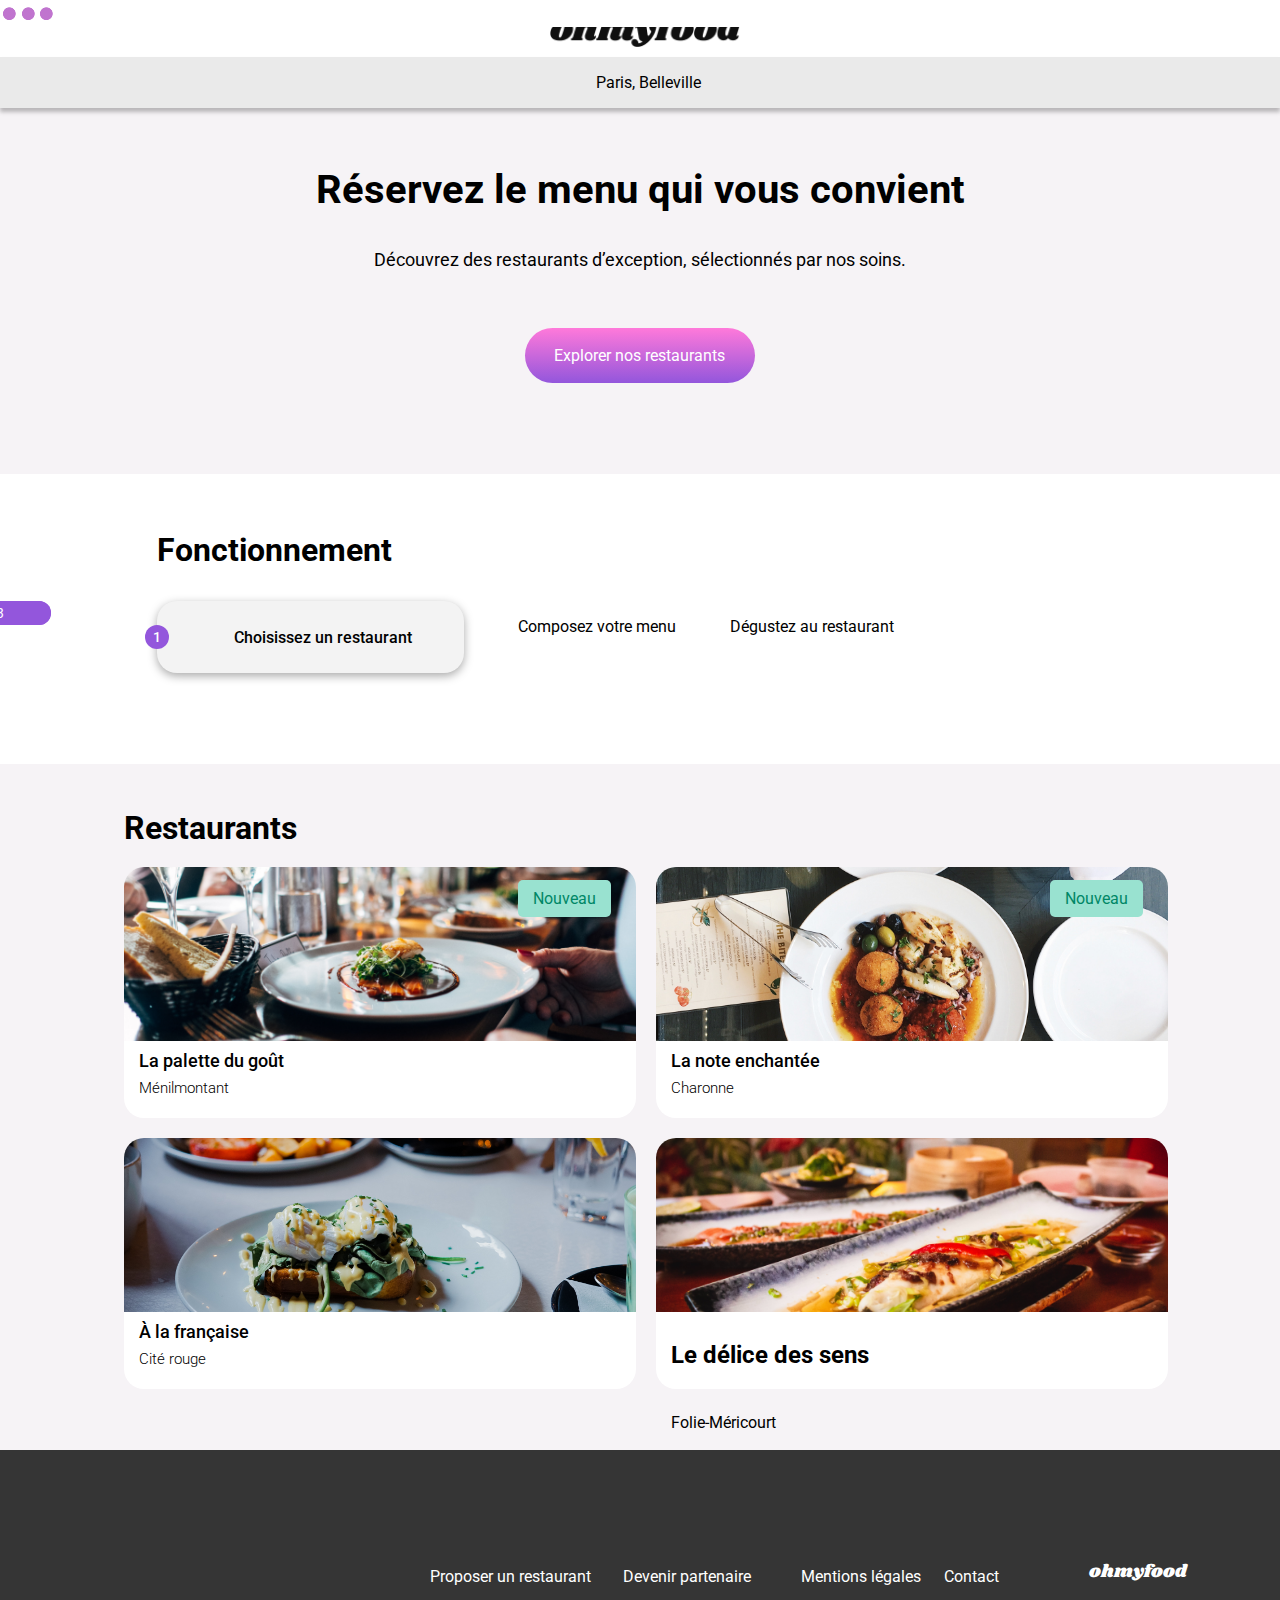
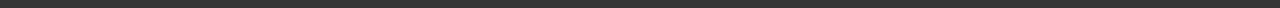
==== index.html @ 40acf25b "mise en place du style pour le desk et début d'animation" ====
<!DOCTYPE html>
<html lang="fr">
<head>
    <meta charset="utf-8">
    <meta name="viewport" content="width=device-width, initial-scale=1.0">
    <title>Ohmyfood</title>
    <link rel="stylesheet" href="css/mobile.css">
    <link rel="stylesheet" href="css/desktop.css">
    <link rel="preconnect" href="https://fonts.googleapis.com">
    <link rel="preconnect" href="https://fonts.gstatic.com" crossorigin>
    <link
        href="https://fonts.googleapis.com/css2?family=Roboto:ital,wght@0,100;0,300;0,400;0,500;0,700;0,900;1,100;1,300;1,400;1,500;1,700;1,900&display=swap"
        rel="stylesheet">
    <link rel="stylesheet" href="https://cdnjs.cloudflare.com/ajax/libs/font-awesome/6.2.1/css/all.min.css"
        integrity="sha512-MV7K8+y+gLIBoVD59lQIYicR65iaqukzvf/nwasF0nqhPay5w/9lJmVM2hMDcnK1OnMGCdVK+iQrJ7lzPJQd1w=="
        crossorigin="anonymous" referrerpolicy="no-referrer" />
        <link rel="preconnect" href="https://fonts.googleapis.com">
        <link rel="preconnect" href="https://fonts.gstatic.com" crossorigin>
        <link href="https://fonts.googleapis.com/css2?family=Shrikhand&display=swap" rel="stylesheet">
</head>
<body> 
    <div class="loader">
        <div class="dots"></div>
    </div>
    <div class="main-container">
        <header class="header__homepage">
            <img class="header__logo" src="ImagesettextesOhmyfood /images/logo/ohmyfood.png" alt="logo de oh my food">
            <div class="header__icon">
                <i class="fa-solid fa-location-dot iconlieu"></i>
                <p>Paris, Belleville</p>
            </div>
        </header>
        <main class="main">
            <section class="section--réservation">
                <h1 class="réservation__title"> Réservez le menu qui vous convient</h1>
                <p class="réservation__text">Découvrez des restaurants d’exception, sélectionnés par nos soins.</p>
                <button class="btn--purple"> Explorer nos restaurants</button>
            </section>
            <section class="section--fonctionnement">
                <h1 class="fonctionnement__title">Fonctionnement</h1>
                <div class="fonctionnement__btn">
                    <article class="btn--grey">
                        <span class="badge-number">1</span>
                        <div class="btn__content">
                            <i class="fa-solid fa-mobile-screen-button"></i>
                            <p>Choisissez un restaurant</p>
                        </div>
                    
                    </article>
                    <article class="btn-grey">
                        <span class="badge-number">2</span>
                        <div class="btn__content">
                            <i class="fa-solid fa-list-ul"></i>
                            <p>Composez votre menu</p>
                        </div>
                    </article>
                    <article class="btn-grey">
                        <span class="badge-number">3</span>
                         <div class="btn__content">
                             <i class="fa-solid fa-store"></i>
                             <p>Dégustez au restaurant</p>
                         </div>
                    </article>
                </div>
            </section>
            <section class="section--restaurants">
                <h1 class="restaurants__title">Restaurants</h1>
                <div class="allcards">
                    <div class="card">
                       <a href="lapalettedugout.html"><img src="ImagesettextesOhmyfood /images/restaurants/lapalettedugout.jpg"
                            alt="image du restaurant"></a> 
                        <span class="badge-vert">Nouveau</span>
                        <div class="card__content">
                            <div class="description">
                                <h2 class="card__title">La palette du goût</h2>
                                <p class="card__subtitle">Ménilmontant</p>
                            </div>
                            <button class="heart"><i class="fa-regular fa-heart"></i></button>
                        </div>
                    </div>
                    <div class="card">
                        <a href="lanoteenchantee.html">
                            <img src="ImagesettextesOhmyfood /images/restaurants/lanoteenchantee.jpg"
                                alt="image du restaurant">
                        </a>
                        <span class="badge-vert">Nouveau</span>
                        <div class="card__content">
                            <div class="description">
                                <h2 class="card__title">La note enchantée</h2>
                                <p class="card__subtitle">Charonne</p>
                            </div>
                            <button class="heart"><i class="fa-regular fa-heart"></i></button>
                        </div>
                    </div>
                    <div class="card">
                        <a href="alafrancaise.html">
                            <img src="ImagesettextesOhmyfood /images/restaurants/alafrancaise.jpg"
                                alt="image du restaurant">
                        </a>
                        <div class="card__content">
                            <div class="description">
                                <h2 class="card__title">À la française</h2>
                                <p class="card__subtitle">Cité rouge</p>
                            </div>
                            <button class="heart"><i class="fa-regular fa-heart"></i></button>
                        </div>
                    </div>
                    <div class="card">
                        <a href="ledelicedessens.html">
                            <img src="ImagesettextesOhmyfood /images/restaurants/ledelicedessens.jpg"
                                alt="image du restaurant">
                        </a>
                        <div class="card-content">
                            <div class="description">
                                <h2 class="card-title">Le délice des sens</h2>
                                <p class="card-subtitle">Folie-Méricourt</p>
                            </div>
                            <button class="heart"><i class="fa-regular fa-heart"></i></button>
                        </div>
                    </div>
                </div>
            </section>
        </main>
        <footer class="footer">
        <div class="footer__content">
            <div class="footer__logo">ohmyfood</div>
            <div class="footer__link">
                <div class="footer__link-icon">
                    <i class="fa-solid fa-utensils"></i>
                    <a class="footer__link-color" href="#">Proposer un restaurant</a>
                    <i class="fa-solid fa-handshake-angle"></i>
                    <a class="footer__link-color" href="#">Devenir partenaire</a>
                </div>               
                <div class="footer__link-text">
                    <a class="footer__link-color" href="#">Mentions légales</a>
                    <a class="footer__link-color" href="#">Contact</a>
                </div>
            </div>
        </div>
        </footer>
    </div>
</body>
</html>
---- css/mobile.css ----
/*General*/
* {
    font-family: 'roboto', sans-serif;
}

.main-container {
    width: 100%;
    max-width: 1440px;
    min-width: 375px;
    height: 1200px;
  
}

:root {
    --main-color: #9356DC;
    --main-bg-color: #f6f3f6;
}
.loader{
    position: fixed;
    background-color: white;
    width: 100%;
    animation: loader 1s;
    z-index: 1000;
}
.dots {
    width: 56px;
    height: 26.9px;
    background: radial-gradient(circle closest-side,rgba(152, 28, 176, 0.61) 90%,#0000) 0%   50%,
           radial-gradient(circle closest-side,rgba(152, 28, 176, 0.61) 90%,#0000) 50%  50%,
           radial-gradient(circle closest-side,rgba(152, 28, 176, 0.61) 90%,#0000) 100% 50%;
    background-size: calc(100%/3) 13.4px;
    background-repeat: no-repeat;
    animation: dots-7ar3yq 1s infinite linear;
 }
 @keyframes dots-7ar3yq {
    20% {
       background-position: 0%   0%, 50%  50%,100%  50%;
    }
 
    40% {
       background-position: 0% 100%, 50%   0%,100%  50%;
    }
 
    60% {
       background-position: 0%  50%, 50% 100%,100%   0%;
    }
 
    80% {
       background-position: 0%  50%, 50%  50%,100% 100%;
    }
 }
 
 
.header__homepage {
    width: 100%;
    height: 63px;
    display: flex;
    flex-direction: column;
    align-items: center;
    background-color: white;
    gap: 10px;
}

.header__logo {
    width: 50%;
    height: 36px;
    padding-top: 14px;
    padding-left: 12px;
    
}

.header__icon {
    display: flex;
    flex-direction: row;
    justify-content: center;
    align-items: center;
    gap: 17px;
    background-color: #EAEAEA;
    width: 100%;
    box-shadow: 0px 4px 4px 0px #00000040;

}

.section--réservation {
    display: flex;
    flex-direction: column;
    width: 100%;
    height: 400px;
    padding-top: 11px;
    justify-content: center;
    align-items: center;
    gap: 15px;
    background-color: #f6f3f6;
}

.réservation__title {
    height: 68px;
    width: 100%;
    text-align: center;
    font-size: 24px;
    margin: 0;
}

.réservation__text {
    width: 100%;
    height: 46px;
    font-size: 18px;
    text-align: center;
    margin-top: 0;
}

.btn--purple {
    width: 55%;
    height: 50px;
    border-radius: 50px;
    background: linear-gradient(#ff79da, #9356DC);
    color: white;
    font-size: 16px;
    border: #9356DC;
}

.section--fonctionnement {
    margin-top: 80px;
    display: flex;
    flex-direction: column;
    width: 100%;
    height: 440px;
    gap: 32px;
    background-color: white;
    border: #9356DC;
    padding-left: 25px;
}

.fonctionnement__title {
    margin: 0;
    padding-top: 35px;
}

.fonctionnement__btn{
    width: 100%;
    display: flex;
    flex-direction: column;
    gap: 22px;
}

.btn--grey {
    width: 87%;
    height: 72.38px;
    border-radius: 20px;
    display: flex;
    justify-content: center;
    align-items: center;
    gap: 20px;
    background-color: #F3F3F3;
    border: #F3F3F3;
    box-shadow: 0 3px 10px darkgray;
    font-size: 16px;
    font-weight: 500;
    position: relative;

}
.badge-number{
    position: absolute;
    background-color: #9356DC;
    color: white;
    width: 8%;
    height: 24px;
    display: flex;
    justify-content: center;
    align-items: center;
    right: 96%;
    border-radius: 50px;
    font-size: 14.18px;
}
.fonctionnement__btn i {
    color: #7E7E7E;
    font-size: 20px;
}

.btn__content{
    display: flex;
    flex-direction: row;
    align-items: center;
    gap: 25px;
}
.section--restaurants {
    display: flex;
    flex-direction: column;
    width: 100%;
    gap: 20px;
    margin-top: 30px;
    background-color: #f6f3f6;
    height: 1351px;
}

.restaurants__title {
    margin: 0;
    padding-top: 46px;
    padding-left: 20px;
}

.allcards {
    display: flex;
    flex-direction: column;
    align-items: center;
    gap: 20px;
}

.card {
    width: 93%;
    height: 251px;
    border-radius: 20px;
    background-color: white;
    position: relative;
}

.card img {
    width: 100%;
    height: 174px;
    object-fit: cover;
    border-top-left-radius: 20px;
    border-top-right-radius: 20px;
}

.card__content {
    display: flex;
    flex-direction: row;
    gap: 10px;
}

.description {
    display: flex;
    flex-direction: column;
    gap: 8px;
    padding-left: 15px;
    padding-top: 5px;
    width: 79%;
}

.card__title {
    margin: 0;
    font-weight: 500;
    font-size: 18px;
}

.card__subtitle {
    margin: 0;
    font-weight: 300;
    font-size: 15.04px;
}

.heart {
    background: none;
    border: none;
    font-size: 22px;
}

.badge-vert {
    background-color: #99E2D0;
    padding: 4px 8px;
    text-align: center;
    border-radius: 5px;
    color: #008766;
    width: 26%;
    height: 29px;
    position: absolute;
    left: 67%;
    top: 5%;
    display: flex;
    justify-content: center;
    align-items: center;
}

.footer {
    background-color: #353535;
    width: 100%;
    height: 186px;
    color: white;
    padding: 22px 25px 22px 25px;
    margin-top: -41px;


}

.footer__logo {
    width: 100%;
    height: 27px;
    font-family: 'Shrikhand';
    font-size: 18px;
}

.footer__link {
    display: flex;
    flex-direction: column;
    gap: 15px;
    height: 99px;
    padding-top: 20px;
}


.footer__link-icon {
    display: flex;
    flex-direction: row;
    align-items: center;
    height: 19px;
    gap: 16px;
}


.footer__link-color {
    color: inherit;
    text-decoration: none;
}



/*restaurants*/
.header__menu{
    width: 100%;
    height: 63px;
    display: flex;
    align-items: center;
    gap: 74px; /*pour mettre le logo au milieu*/
    background-color: white;
    
}
.header__menu-icon{
    font-size: 17.02px;
    margin-left: 15px;
}
.header__logo-menu{
    width: 50%;
    height: 36px;
}

.banniere{
    width: 100%;
    height: 299px;
    object-fit: cover;
}
.menu{
    display: flex;
    flex-direction: column;
    margin-bottom: 40px;
    width: 100%;
    background-color: #f6f3f6 ;
    height: 1307px;
    position: relative;
    border-top-left-radius: 30px;
    border-top-right-radius: 30px;
    margin-top: -21px;
    padding-top: 20px;
}
.menu__title{
    width: 100%;
    height: 29px;
    font-family: 'Shrikhand', sans-serif;
    font-weight: 400;
    font-size: 28px;
    padding-bottom: 20px;
    padding-left: 17px;
}
.menu--heart{
    font-size: 25px;
    position: relative;
    left: 322px;
    bottom: 64px;
}
.section__menu{
    width: 100%;
    height: 270px;
    display: flex;
    flex-direction: column;
    gap: 12px;
    margin-bottom: 40px; /*gap du main*/
    margin-left: 15px;
}
.section__title{
    width: 12%;
    height: 27px;
    font-weight: 300;
    font-size: 16px;
    border-bottom: 3px solid #99E2D0;
    margin: 0;
}
.section__card{
    background-color: white;
    border-radius: 15.04px;
    display: flex;
    align-items: center;
    gap: 11px;
    height: 69px;
    box-shadow: 0px 4.01px 15.04px 0px #0000001A;
    width: 92%;

}
.section__content{
    width: 81%;
    display: flex;
    flex-direction: column;
    gap: 5px;
    padding-left: 10px;
}
.section__btn{
    display: flex;
    justify-content: center;
    width: 100%;
}
.card__price{
    padding-top: 20px;
}
---- css/desktop.css ----
@media (min-width: 768px) {
    .main-container{
        height: 1395px;
    }
    body{
        margin: 0;
    }
    
    .header__homepage {
        width: 100%;


    }
    .header__logo {
        width: 15%;
        height: 36px;
        padding-top: 14px;
        padding-left: 12px;
        
    }
   
    .réservation__title{
        font-size: 40px;
    }
   .btn--purple{
        width: 18%;
        height: 55px;
   }
   .section--fonctionnement{
        padding-left: 157px;
        padding-top: 22px;
        height: 268px;
        margin: 0;
   }
   .fonctionnement__btn{
        flex-direction: row;
        gap: 29px;
   }
   .btn--grey{
        width: 24%;
   }
   .section--restaurants{
        margin-top: 0;
        padding-left: 124px;
        height: 729px;
        
   }
   .restaurants__title{
        padding-top: 45px;
        padding-left: 0;
   }
   .allcards{
    flex-direction: row;
    flex-wrap: wrap;
   }
   .card{
        width: 40%;
   }
   .badge-vert{
        width: 15%;
        left: 77%;
   }
   .description{
        width: 87%;
   }
   .footer{
        height: 114px;
        display: flex;
        flex-direction: row-reverse;
        width: 97%;
        margin-top: -43px;
   }
   .footer__content{
        display: flex;
        width: 20%;
        flex-direction: row-reverse;
        align-items: flex-end;
        gap: 90px;
        padding-right: 80px;
   }
   
   .footer__link{
        flex-direction: row;
        align-items: end;
        gap: 50px;
   }
   .footer__link a{
        white-space: nowrap;
        text-decoration: none;
        color: inherit;
   }
   .footer__link-text{
        display: flex;
        gap: 23px;
}

/*restaurants*/
.header__menu{
    gap: 572px;
}
.header__logo-menu{
    width: 14%;
}
.banniere{
    width: 100%;
    object-fit: cover;
}
.menu{
    align-items: center;
    width: 65%;
    top: -5px;
    left: 241px;
    border-top-left-radius: 48px;
    border-top-right-radius: 48px;
    height: 1176px;
}
.menu__title{
    width: 36%;
}
.menu--heart{
    left: 144px;
}
.section__menu{
    width: 69%;
    margin-left: 60px;
}

}
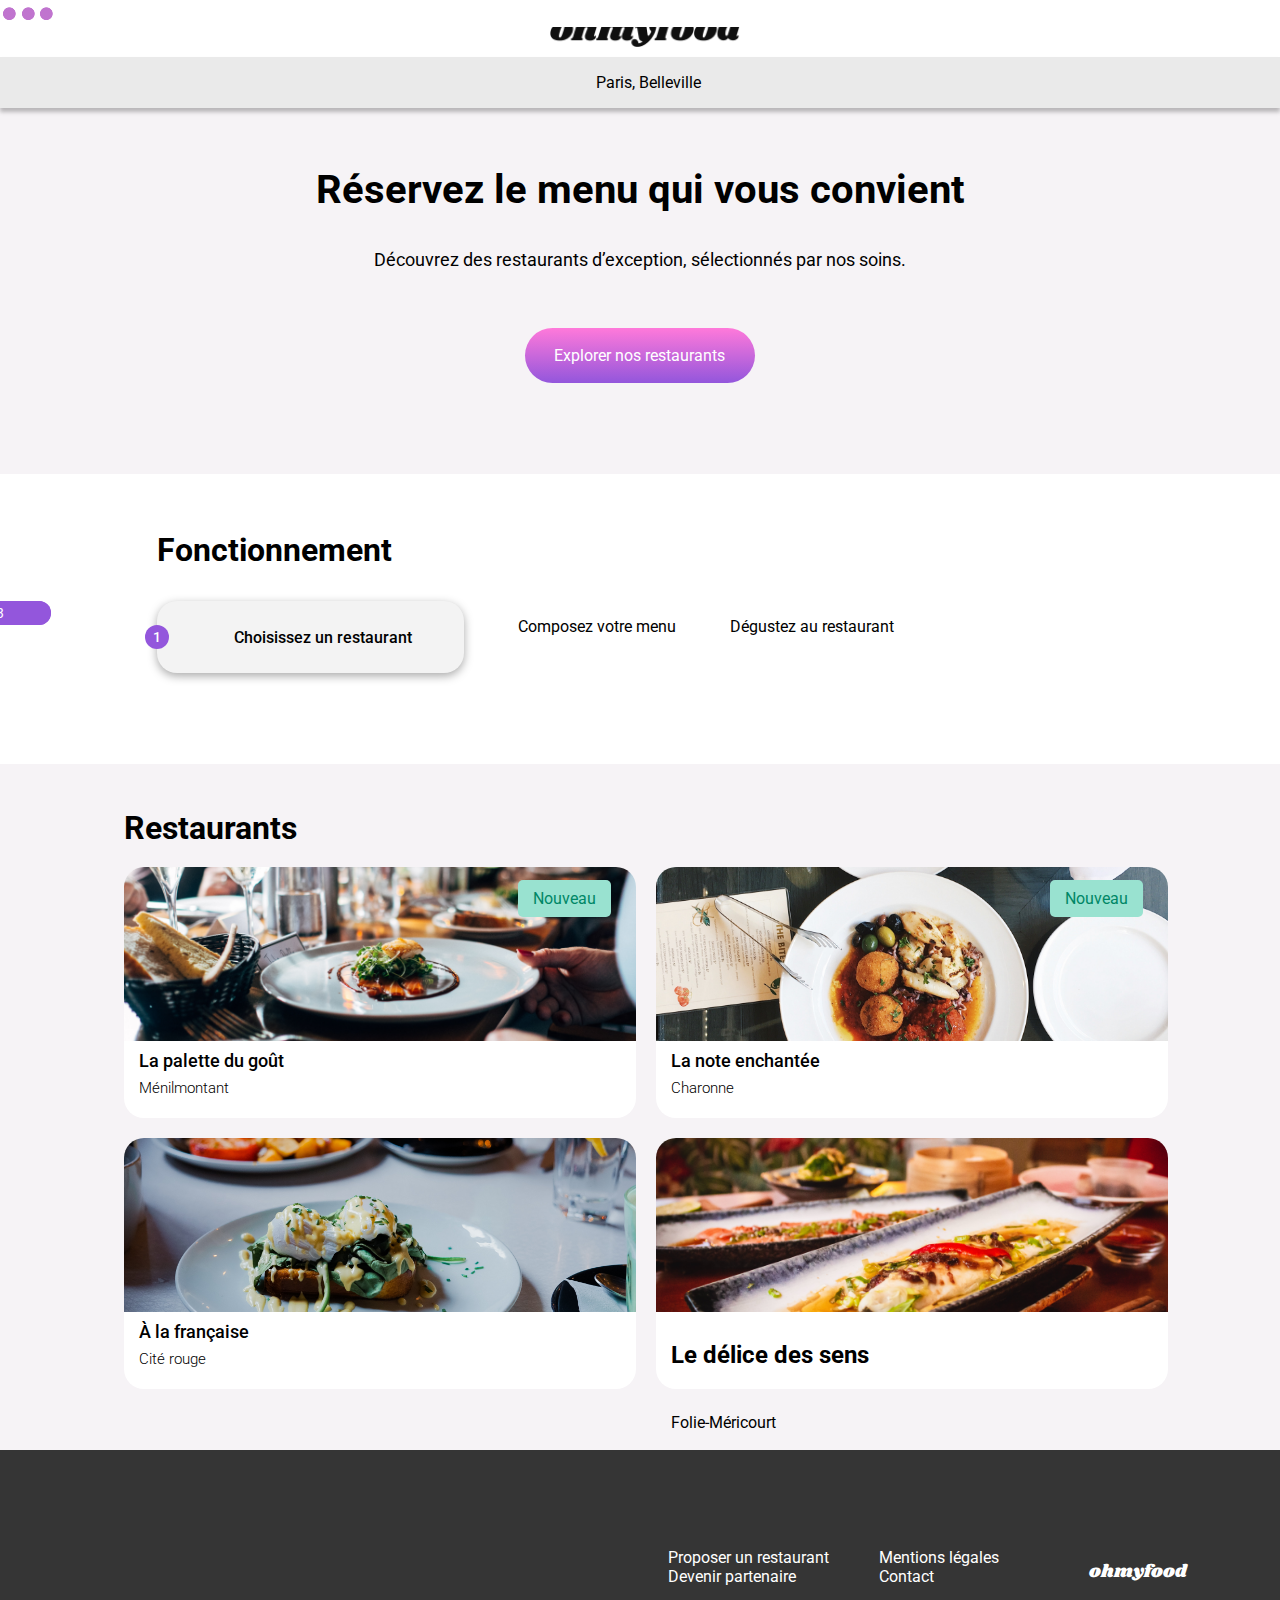
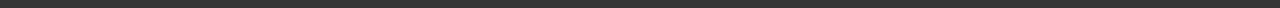
==== commit ee6f04f5: "debut ecriture sass et rennomage des fichiers css en scss" ====
--- a/index.html
+++ b/index.html
@@ -125,15 +125,15 @@
         <div class="footer__content">
             <div class="footer__logo">ohmyfood</div>
             <div class="footer__link">
-                <div class="footer__link-icon">
+                <div class="footer__link--icon">
                     <i class="fa-solid fa-utensils"></i>
-                    <a class="footer__link-color" href="#">Proposer un restaurant</a>
+                    <a class="footer__link--color" href="#">Proposer un restaurant</a>
                     <i class="fa-solid fa-handshake-angle"></i>
-                    <a class="footer__link-color" href="#">Devenir partenaire</a>
+                    <a class="footer__link--color" href="#">Devenir partenaire</a>
                 </div>               
-                <div class="footer__link-text">
-                    <a class="footer__link-color" href="#">Mentions légales</a>
-                    <a class="footer__link-color" href="#">Contact</a>
+                <div class="footer__link--text">
+                    <a class="footer__link--color" href="#">Mentions légales</a>
+                    <a class="footer__link--color" href="#">Contact</a>
                 </div>
             </div>
         </div>
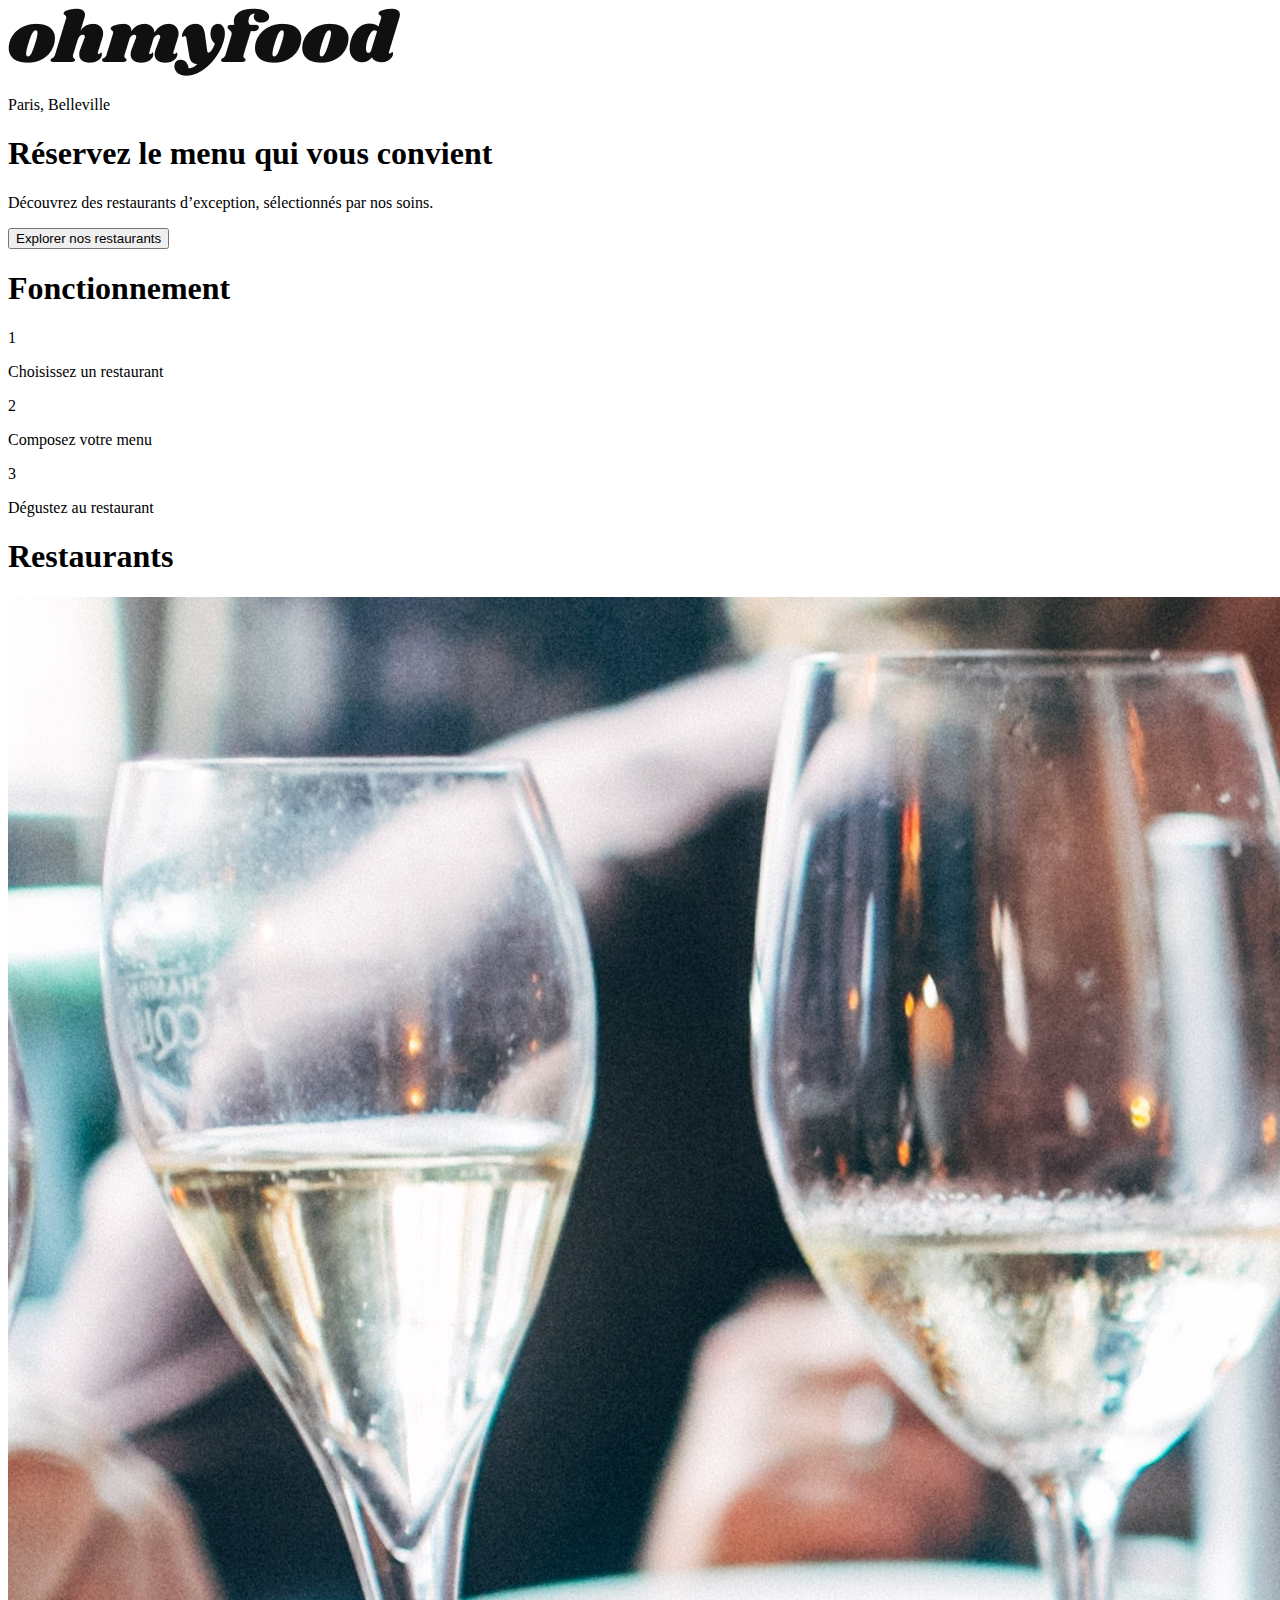
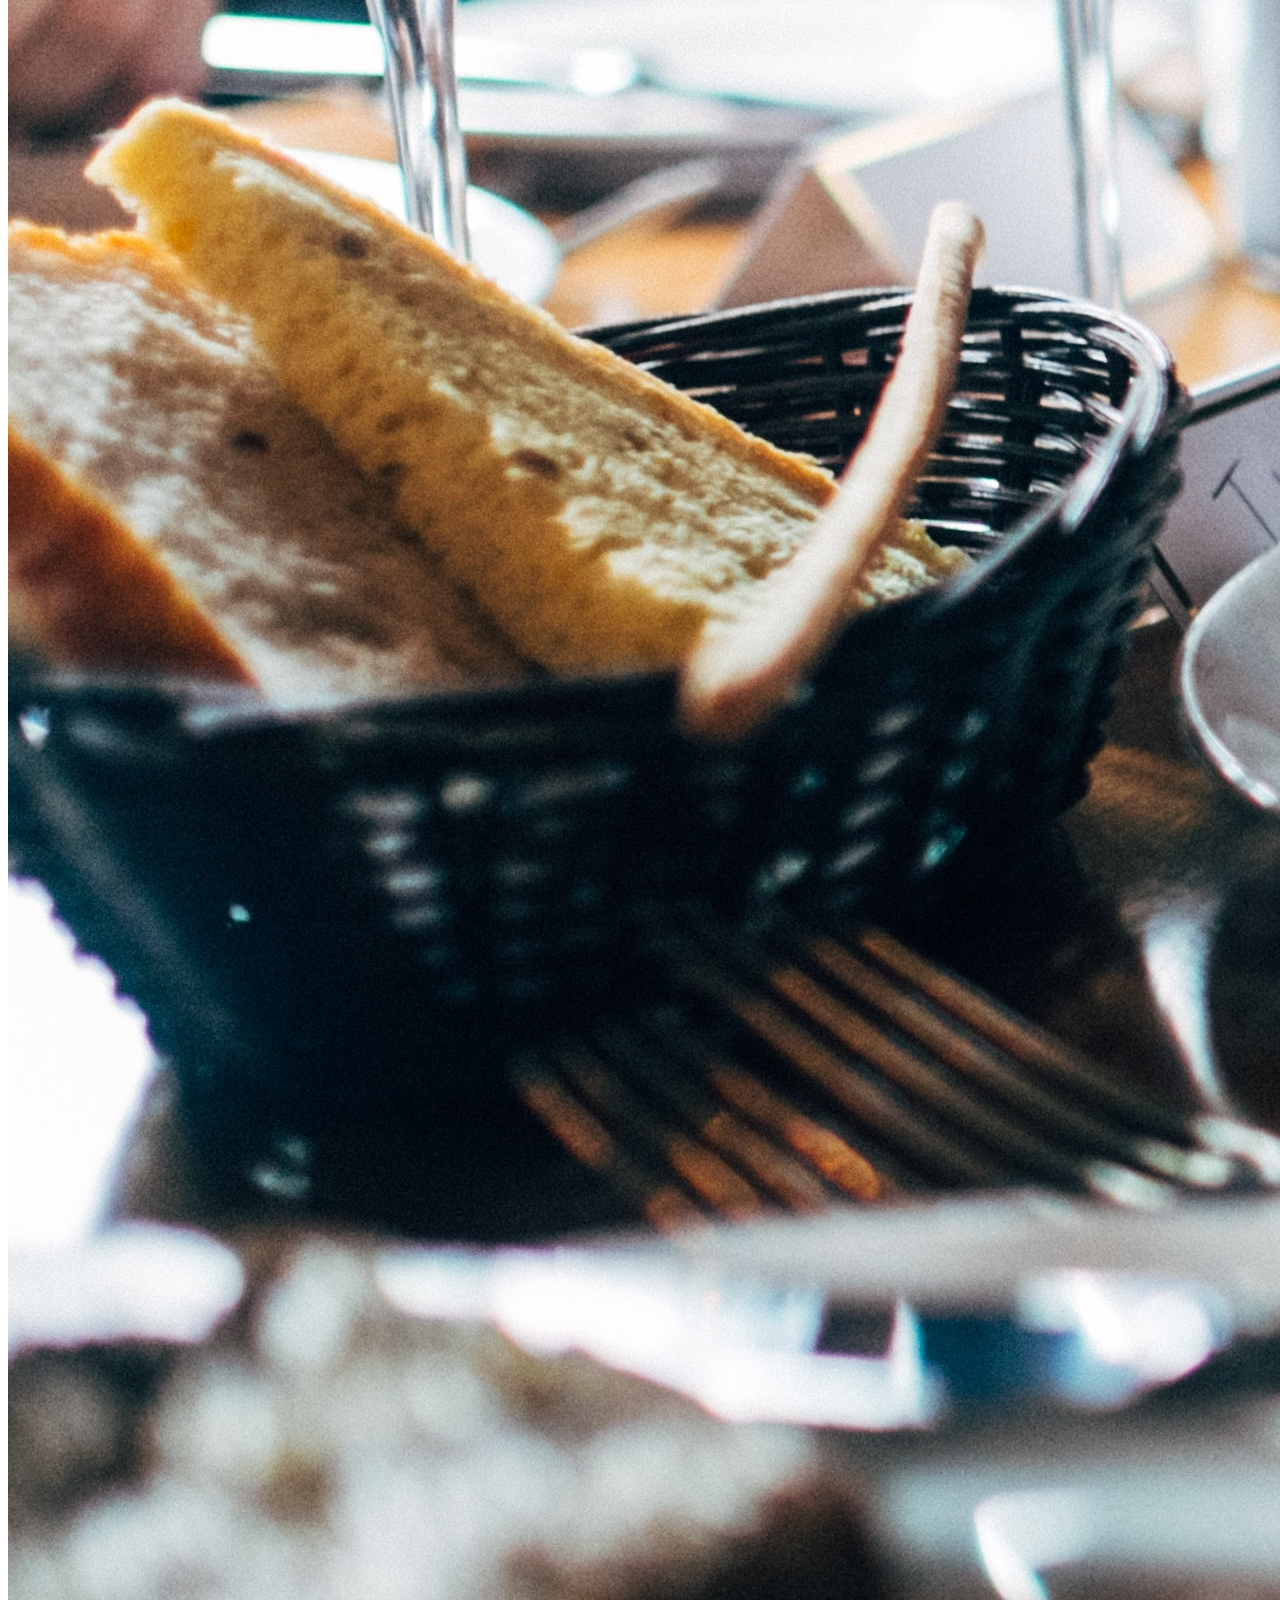
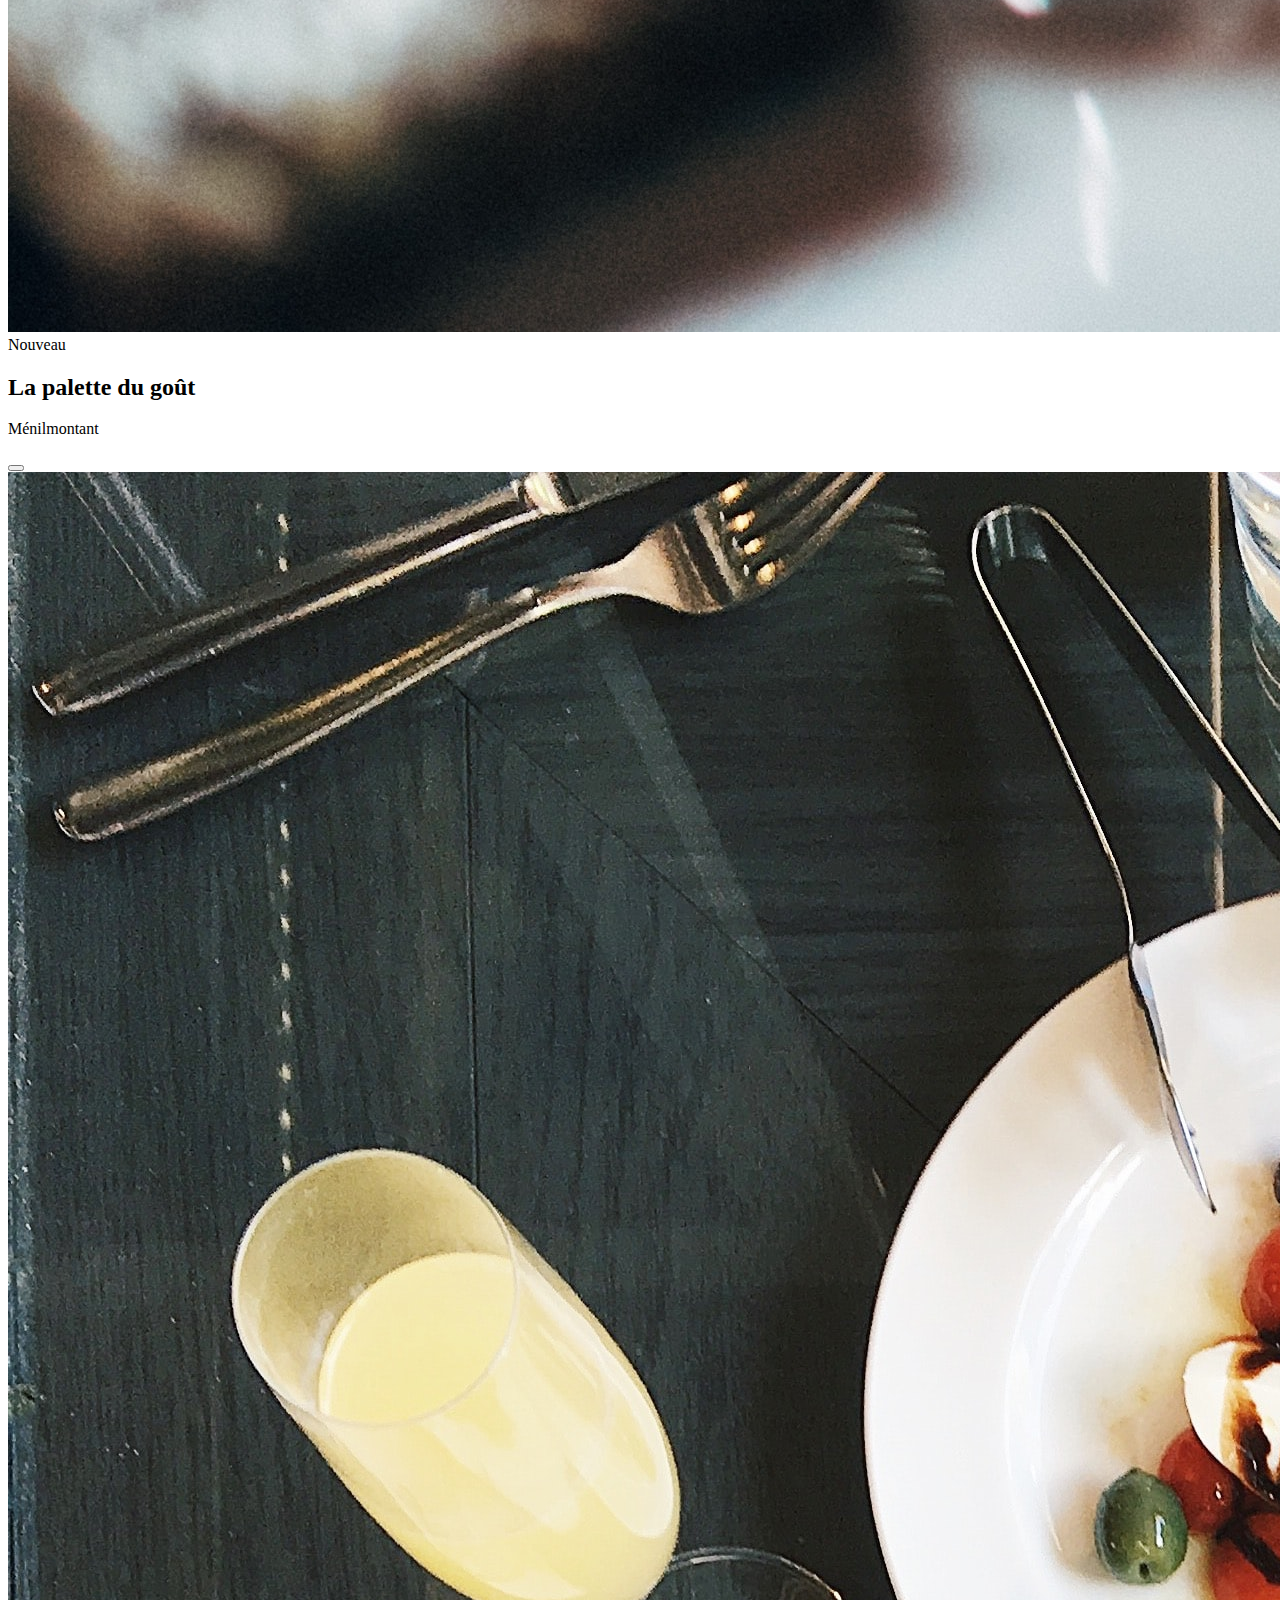
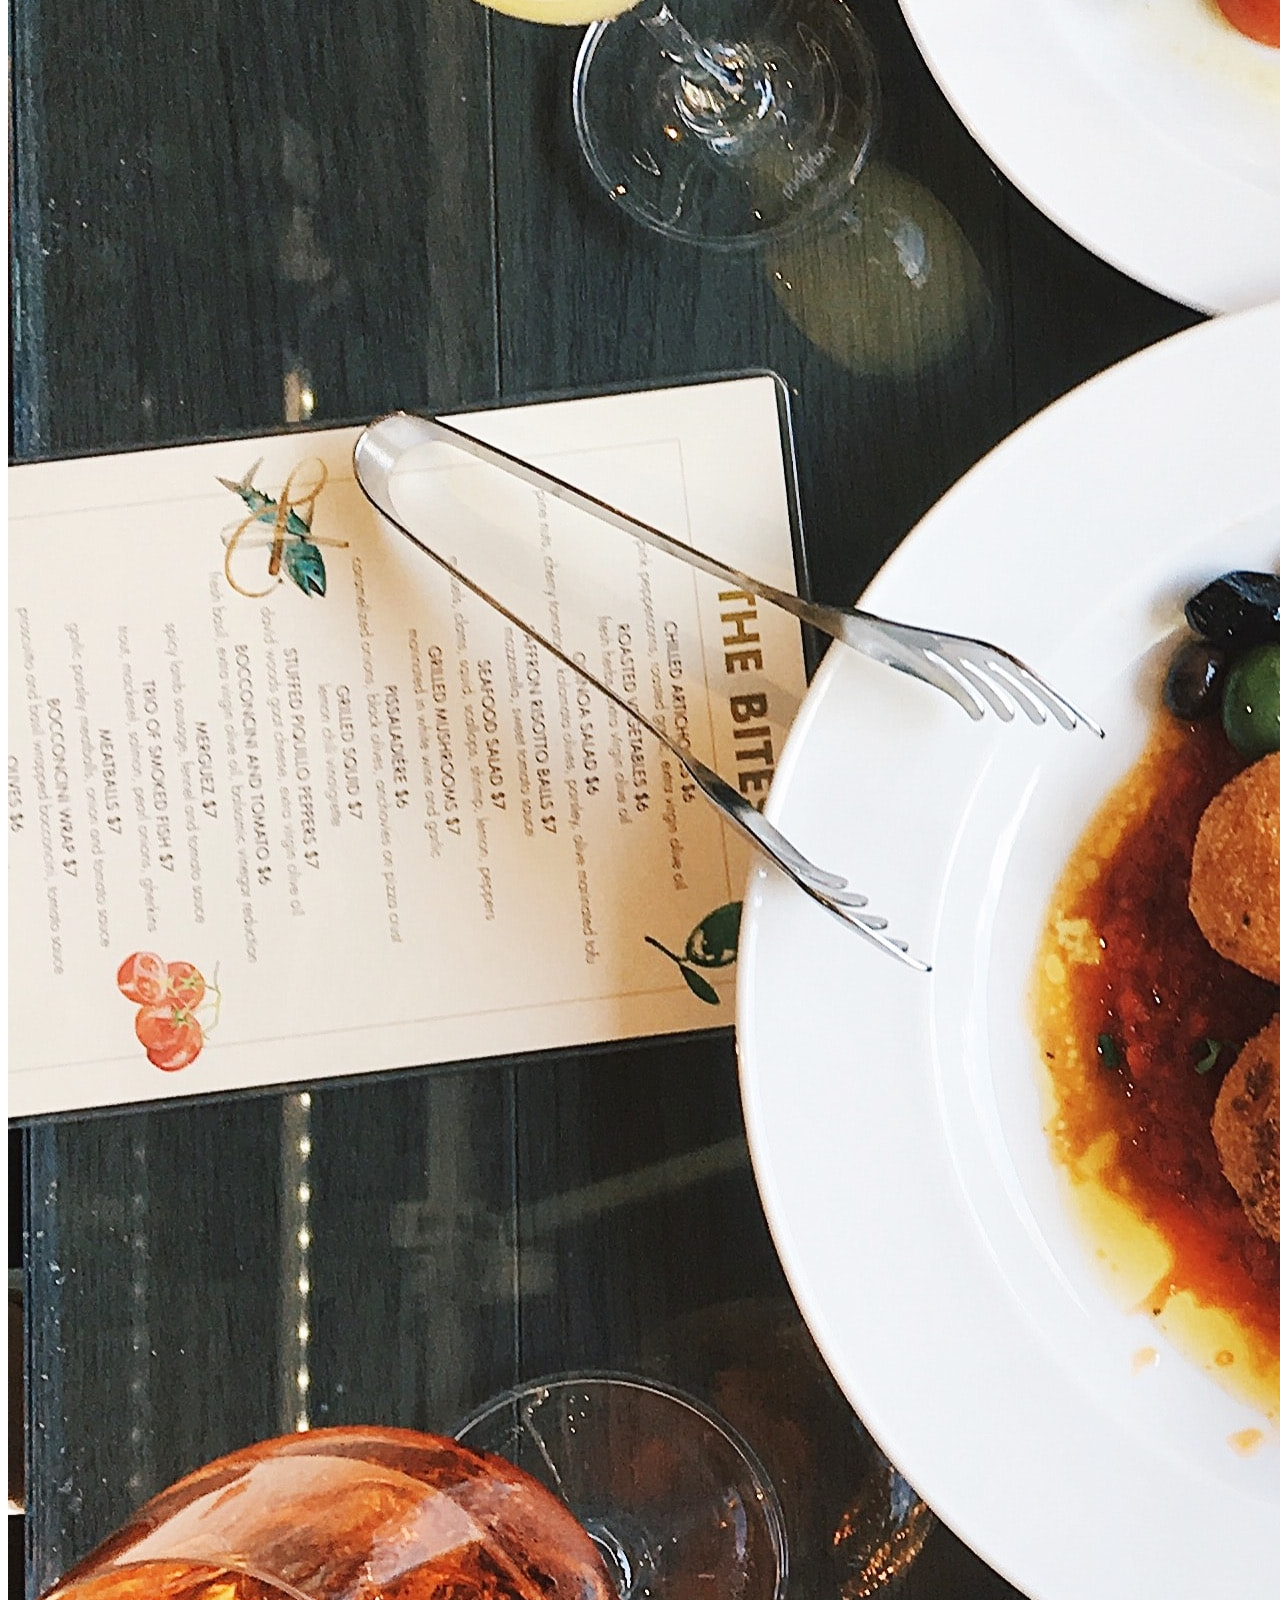
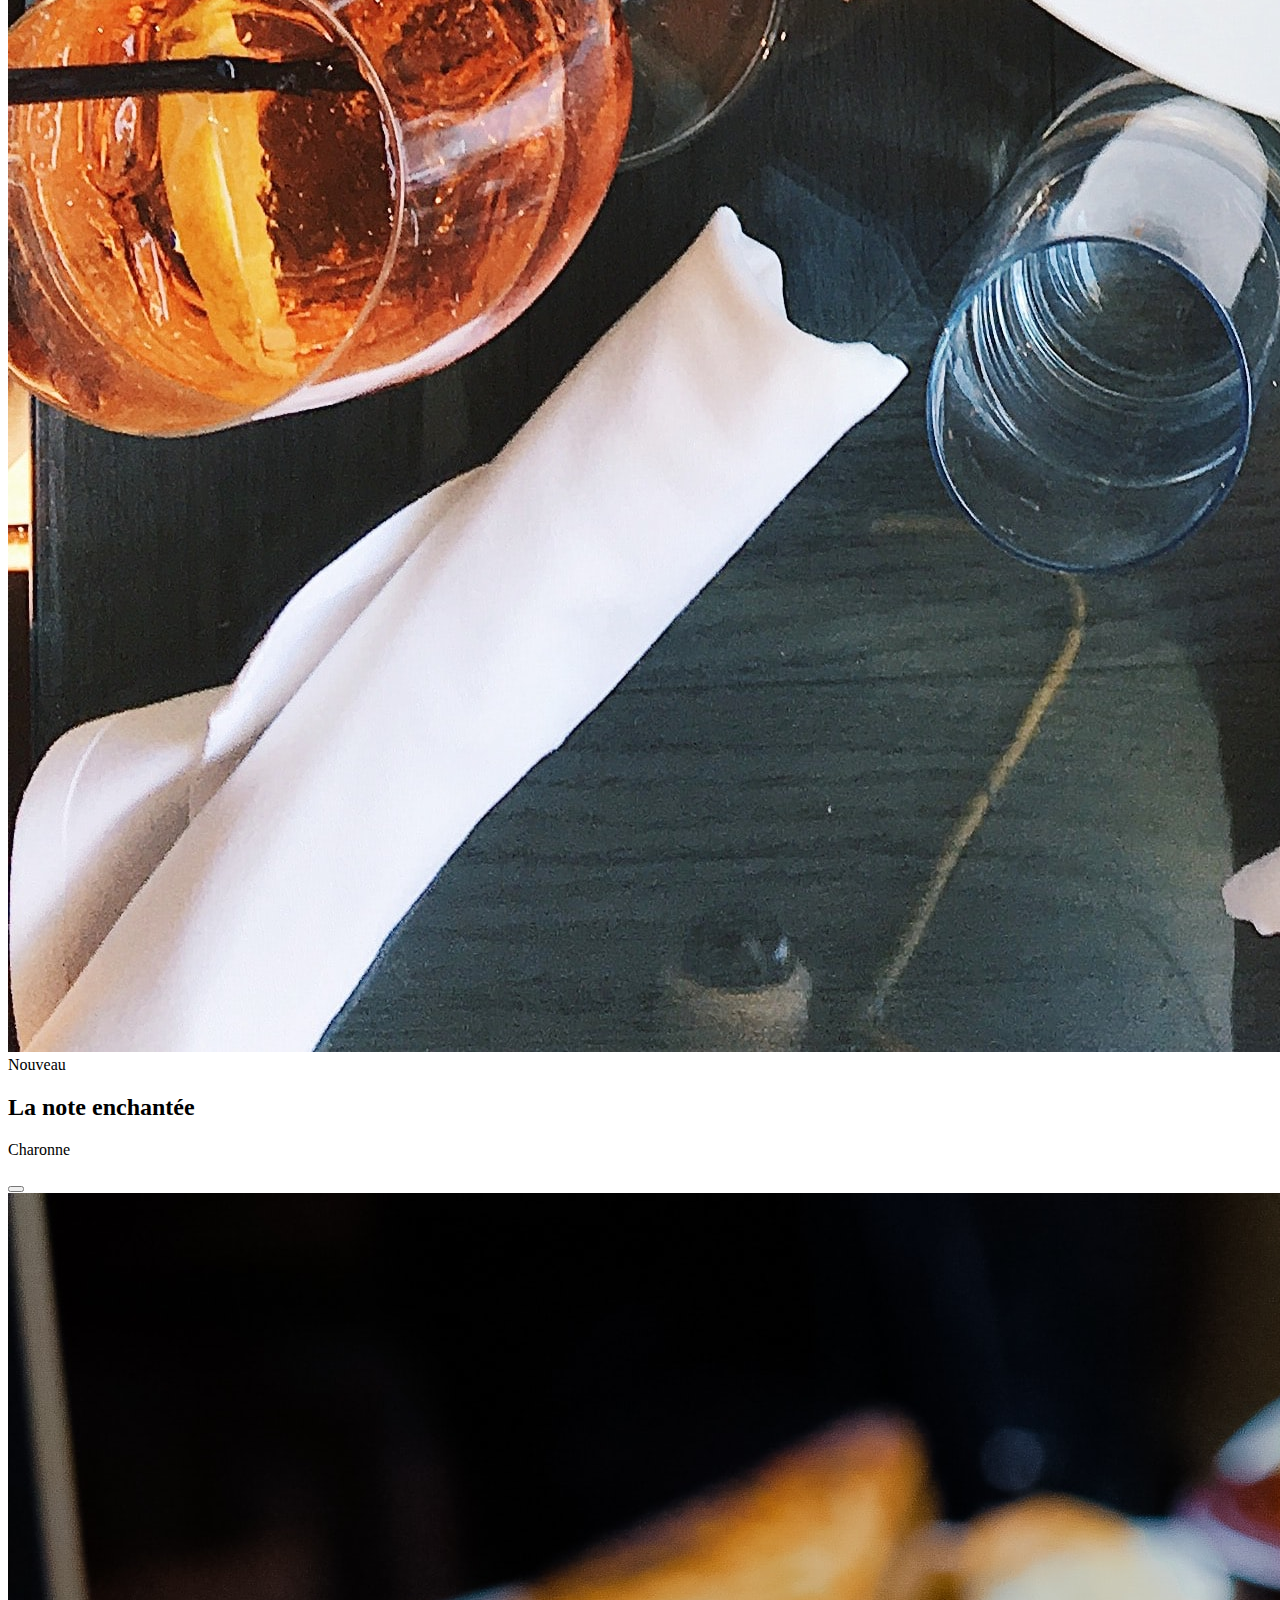
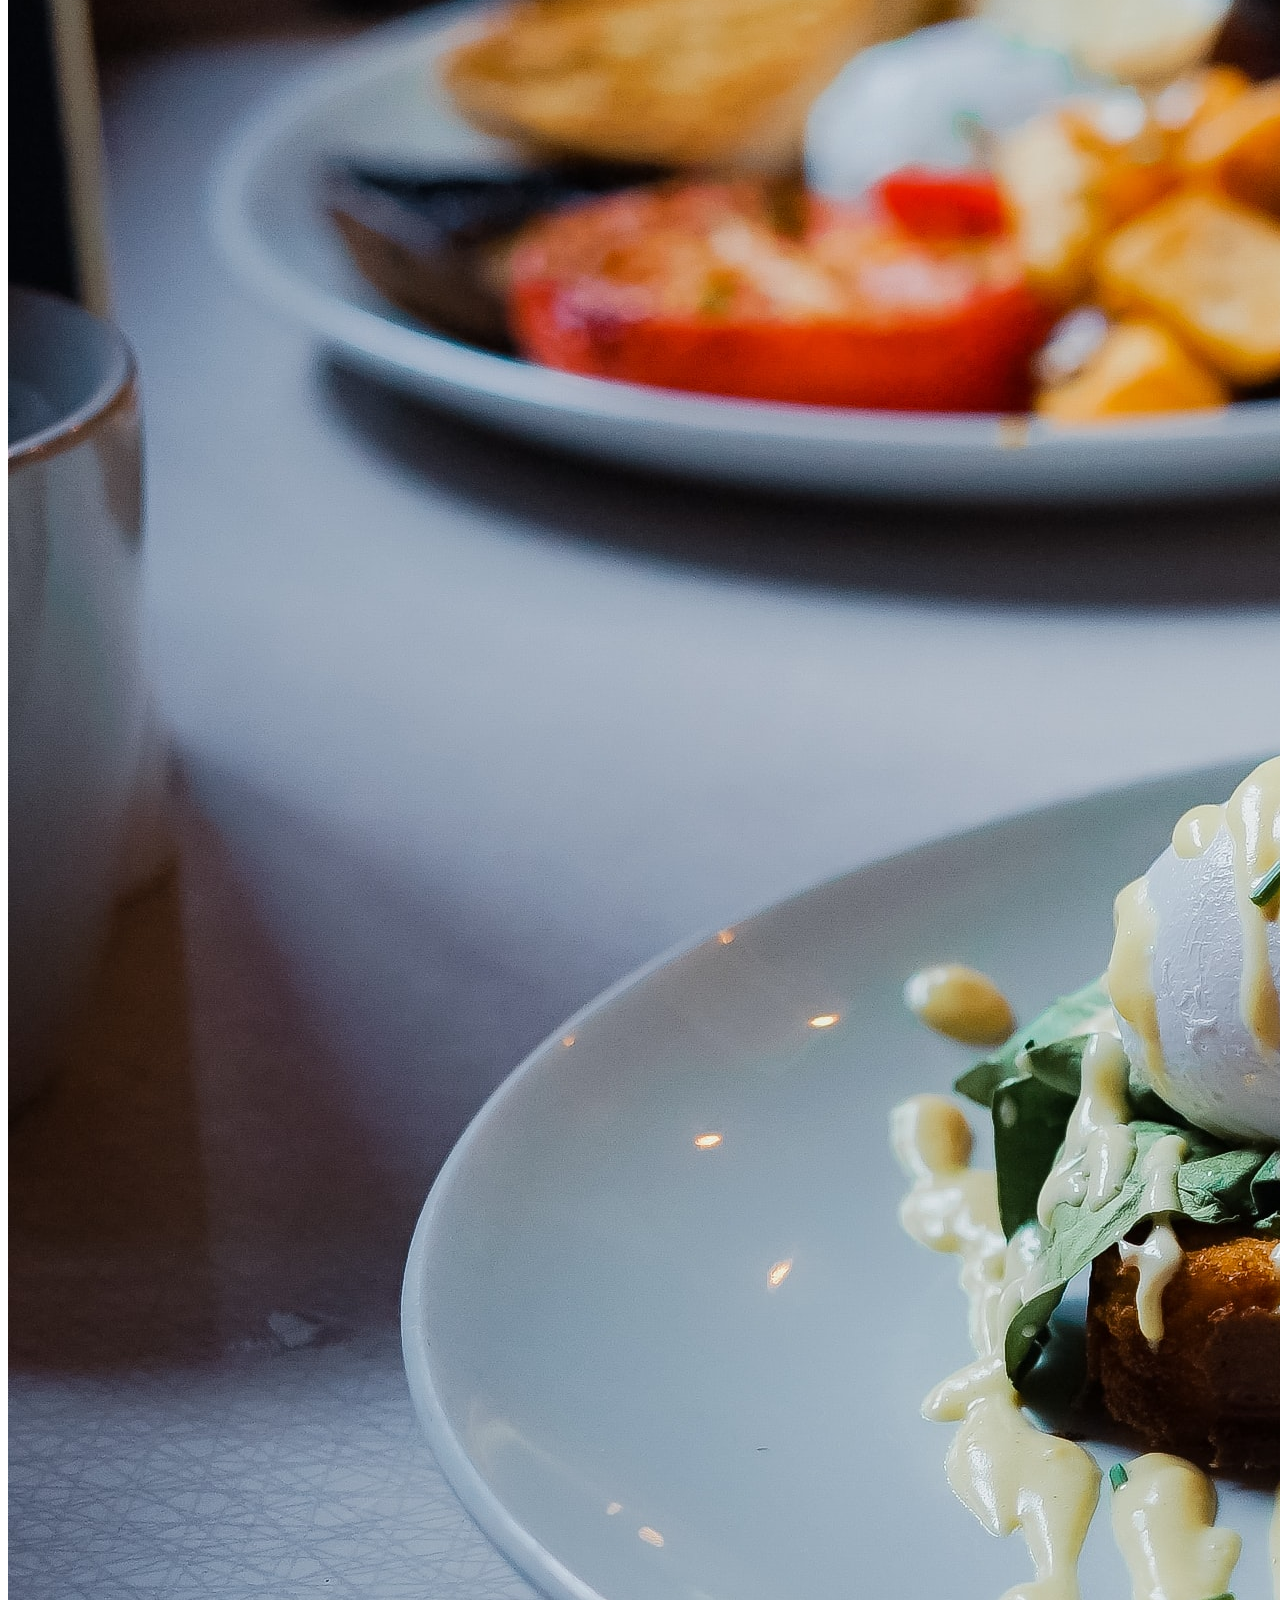
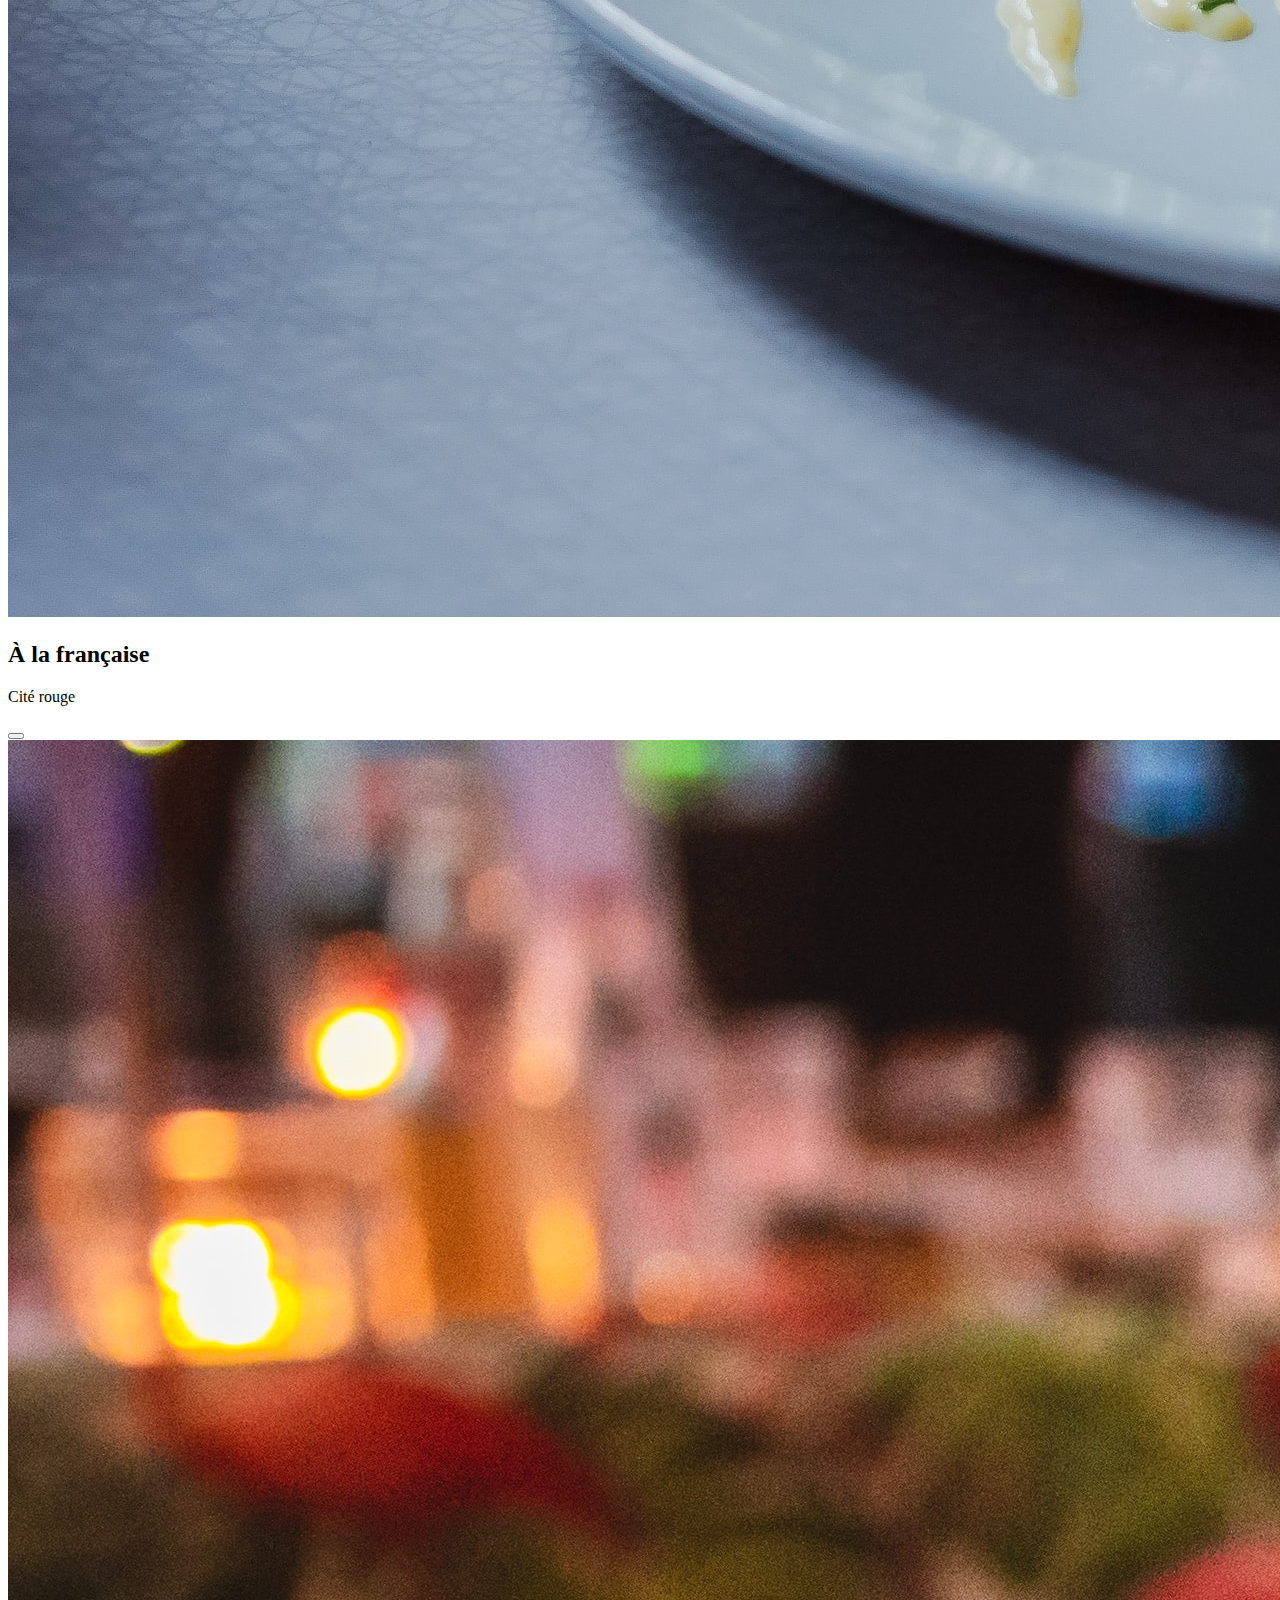
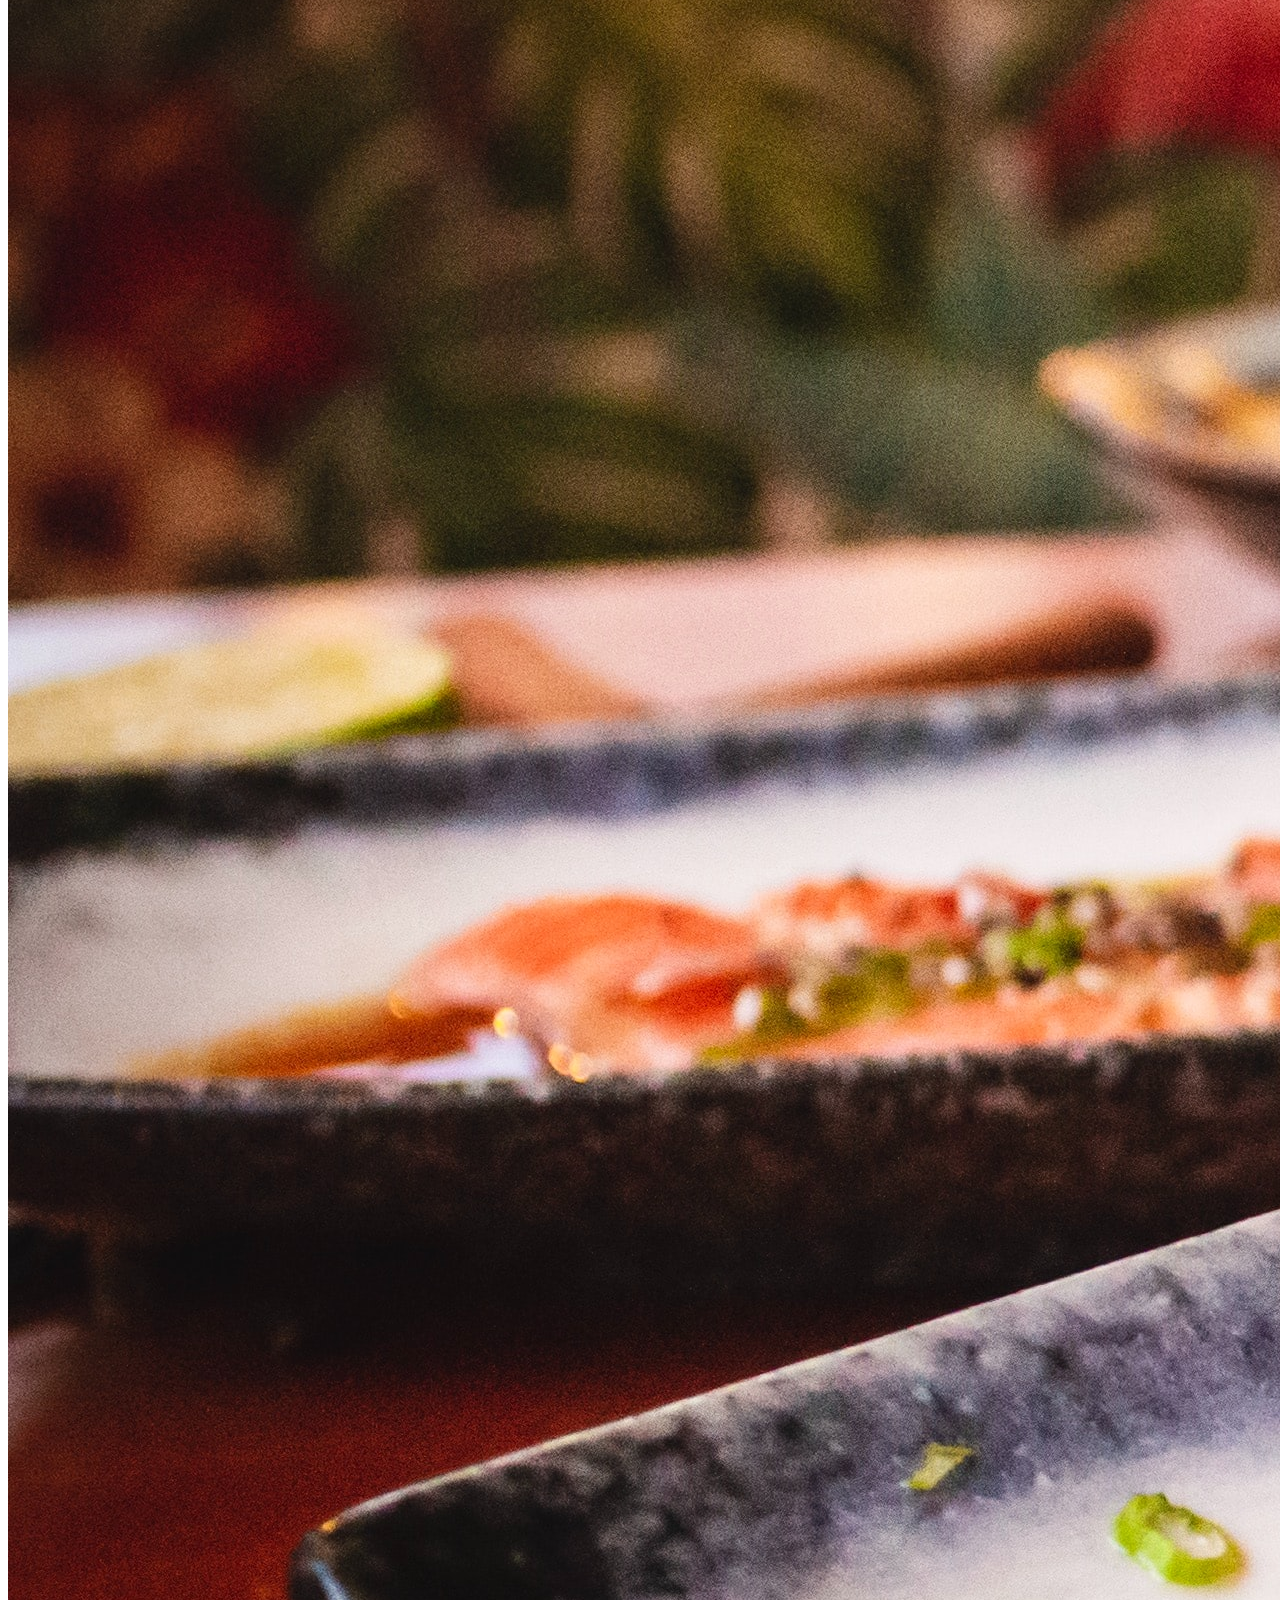
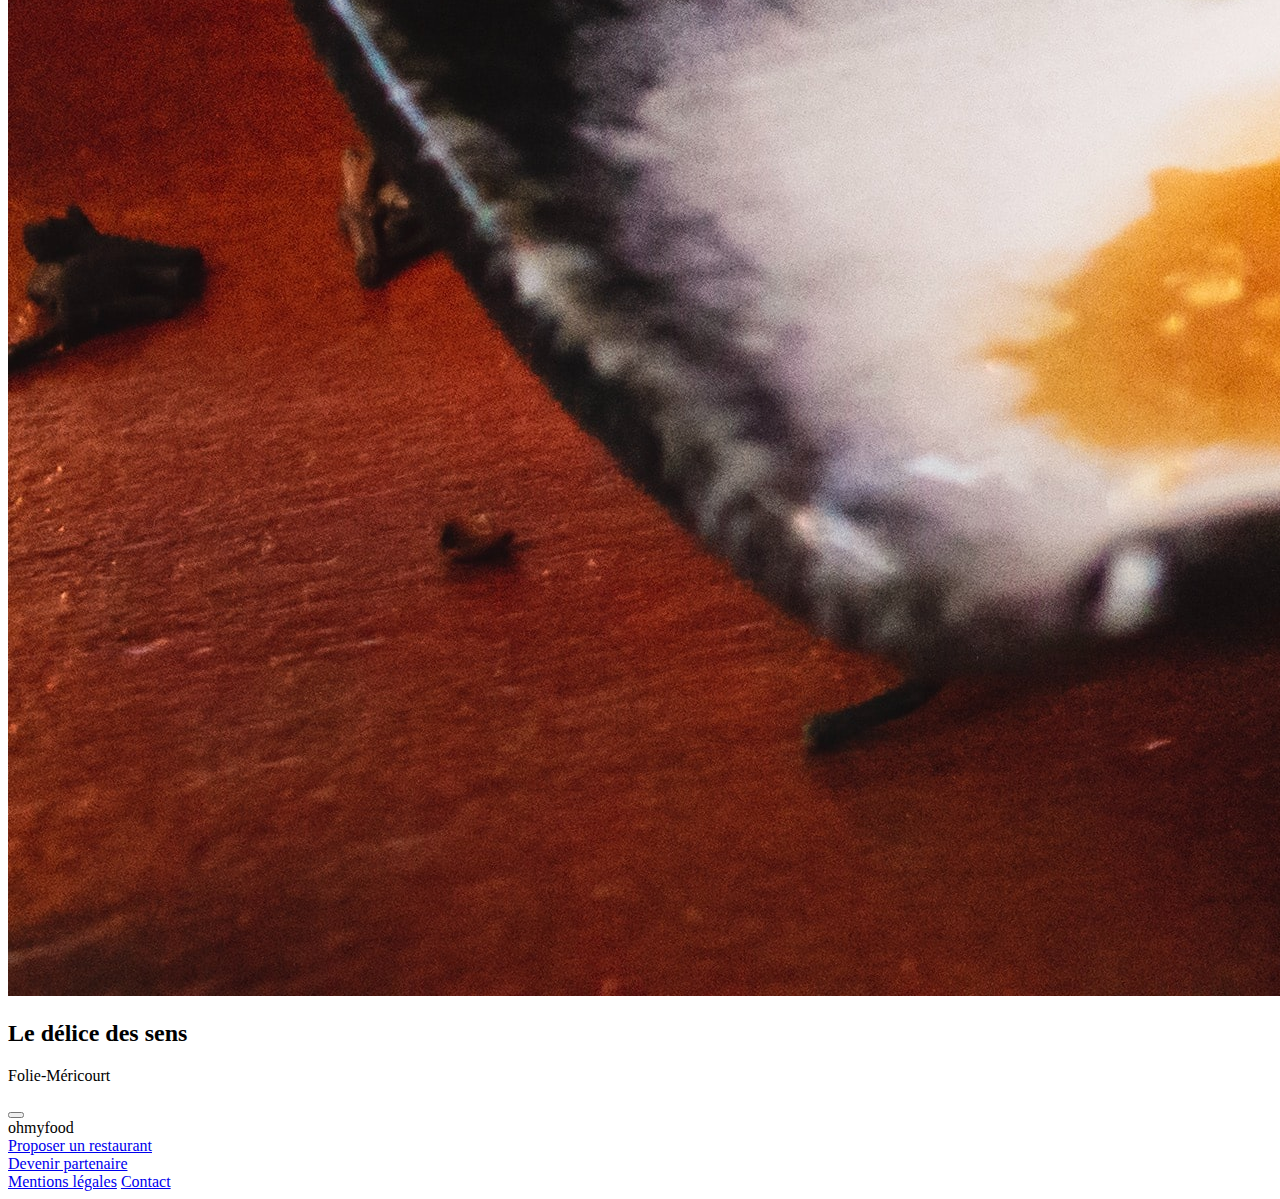
==== commit 17573802: "refonte du html pour un meilleur css" ====
--- a/index.html
+++ b/index.html
@@ -4,8 +4,8 @@
     <meta charset="utf-8">
     <meta name="viewport" content="width=device-width, initial-scale=1.0">
     <title>Ohmyfood</title>
-    <link rel="stylesheet" href="css/mobile.css">
-    <link rel="stylesheet" href="css/desktop.css">
+    <link rel="stylesheet" href="scss/mobile.scss">
+    <link rel="stylesheet" href="scss/desktop.scss">
     <link rel="preconnect" href="https://fonts.googleapis.com">
     <link rel="preconnect" href="https://fonts.gstatic.com" crossorigin>
     <link
@@ -19,103 +19,101 @@
         <link href="https://fonts.googleapis.com/css2?family=Shrikhand&display=swap" rel="stylesheet">
 </head>
 <body> 
-    <div class="loader">
-        <div class="dots"></div>
-    </div>
     <div class="main-container">
-        <header class="header__homepage">
+    <div class="loader"><div class="dots"></div></div>
+        <header class="header">
             <img class="header__logo" src="ImagesettextesOhmyfood /images/logo/ohmyfood.png" alt="logo de oh my food">
             <div class="header__icon">
-                <i class="fa-solid fa-location-dot iconlieu"></i>
-                <p>Paris, Belleville</p>
+                <i class="fa-solid fa-location-dot header__icon--lieu"></i>
+                <p class="header__icon--text">Paris, Belleville</p>
             </div>
         </header>
         <main class="main">
-            <section class="section--réservation">
-                <h1 class="réservation__title"> Réservez le menu qui vous convient</h1>
-                <p class="réservation__text">Découvrez des restaurants d’exception, sélectionnés par nos soins.</p>
-                <button class="btn--purple"> Explorer nos restaurants</button>
-            </section>
-            <section class="section--fonctionnement">
-                <h1 class="fonctionnement__title">Fonctionnement</h1>
-                <div class="fonctionnement__btn">
-                    <article class="btn--grey">
-                        <span class="badge-number">1</span>
-                        <div class="btn__content">
-                            <i class="fa-solid fa-mobile-screen-button"></i>
-                            <p>Choisissez un restaurant</p>
+            <section class="hero">
+                <h1 class="hero__title"> Réservez le menu qui vous convient</h1>
+                <p class="hero__subtitle">Découvrez des restaurants d’exception, sélectionnés par nos soins.</p>
+                <button class="btn__purple"> Explorer nos restaurants</button>
+            </section> 
+            <section class="tuto">
+                <h1 class="tuto__title">Fonctionnement</h1>
+                <div class="tuto__steps">
+                    <article class="tuto__step">
+                        <span class="badge badge-purple">1</span>
+                        <div class="tuto__content">
+                            <i class="fa-solid fa-mobile-screen-button tuto__icon"></i>
+                            <p class="tuto__text">Choisissez un restaurant</p>
                         </div>
                     
                     </article>
-                    <article class="btn-grey">
-                        <span class="badge-number">2</span>
-                        <div class="btn__content">
-                            <i class="fa-solid fa-list-ul"></i>
-                            <p>Composez votre menu</p>
+                    <article class="tuto__step">
+                        <span class="badge badge-purple">2</span>
+                        <div class="tuto__content">
+                            <i class="fa-solid fa-list-ul tuto__icon"></i>
+                            <p class="tuto__text">Composez votre menu</p>
                         </div>
                     </article>
-                    <article class="btn-grey">
-                        <span class="badge-number">3</span>
-                         <div class="btn__content">
-                             <i class="fa-solid fa-store"></i>
-                             <p>Dégustez au restaurant</p>
+                    <article class="tuto__step">
+                        <span class="badge badge-purple">3</span>
+                         <div class="tuto__content">
+                             <i class="fa-solid fa-store tuto__icon"></i>
+                             <p class="tuto__text">Dégustez au restaurant</p>
                          </div>
                     </article>
                 </div>
             </section>
-            <section class="section--restaurants">
+            <section class="restaurants">
                 <h1 class="restaurants__title">Restaurants</h1>
-                <div class="allcards">
+                <div class="cards">
                     <div class="card">
-                       <a href="lapalettedugout.html"><img src="ImagesettextesOhmyfood /images/restaurants/lapalettedugout.jpg"
+                       <a href="lapalettedugout.html"><img class="card__img" src="ImagesettextesOhmyfood /images/restaurants/lapalettedugout.jpg"
                             alt="image du restaurant"></a> 
-                        <span class="badge-vert">Nouveau</span>
+                        <span class="badge badge-vert">Nouveau</span>
                         <div class="card__content">
-                            <div class="description">
+                            <div class="card__description">
                                 <h2 class="card__title">La palette du goût</h2>
                                 <p class="card__subtitle">Ménilmontant</p>
                             </div>
-                            <button class="heart"><i class="fa-regular fa-heart"></i></button>
+                            <button class="btn-heart"><i class="fa-regular fa-heart"></i></button>
                         </div>
                     </div>
                     <div class="card">
                         <a href="lanoteenchantee.html">
-                            <img src="ImagesettextesOhmyfood /images/restaurants/lanoteenchantee.jpg"
+                            <img class="card__img" src="ImagesettextesOhmyfood /images/restaurants/lanoteenchantee.jpg"
                                 alt="image du restaurant">
                         </a>
-                        <span class="badge-vert">Nouveau</span>
+                        <span class="badge badge-vert">Nouveau</span>
                         <div class="card__content">
-                            <div class="description">
+                            <div class="card__description">
                                 <h2 class="card__title">La note enchantée</h2>
                                 <p class="card__subtitle">Charonne</p>
                             </div>
-                            <button class="heart"><i class="fa-regular fa-heart"></i></button>
+                            <button class="btn-heart"><i class="fa-regular fa-heart"></i></button>
                         </div>
                     </div>
                     <div class="card">
                         <a href="alafrancaise.html">
-                            <img src="ImagesettextesOhmyfood /images/restaurants/alafrancaise.jpg"
+                            <img class="card__img" src="ImagesettextesOhmyfood /images/restaurants/alafrancaise.jpg"
                                 alt="image du restaurant">
                         </a>
                         <div class="card__content">
-                            <div class="description">
+                            <div class="card__description">
                                 <h2 class="card__title">À la française</h2>
                                 <p class="card__subtitle">Cité rouge</p>
                             </div>
-                            <button class="heart"><i class="fa-regular fa-heart"></i></button>
+                            <button class="btn-heart"><i class="fa-regular fa-heart"></i></button>
                         </div>
                     </div>
                     <div class="card">
                         <a href="ledelicedessens.html">
-                            <img src="ImagesettextesOhmyfood /images/restaurants/ledelicedessens.jpg"
+                            <img class="card__img" src="ImagesettextesOhmyfood /images/restaurants/ledelicedessens.jpg"
                                 alt="image du restaurant">
                         </a>
-                        <div class="card-content">
-                            <div class="description">
-                                <h2 class="card-title">Le délice des sens</h2>
-                                <p class="card-subtitle">Folie-Méricourt</p>
+                        <div class="card__content">
+                            <div class="card__description">
+                                <h2 class="card__title">Le délice des sens</h2>
+                                <p class="card__subtitle">Folie-Méricourt</p>
                             </div>
-                            <button class="heart"><i class="fa-regular fa-heart"></i></button>
+                            <button class="btn-heart"><i class="fa-regular fa-heart"></i></button>
                         </div>
                     </div>
                 </div>
@@ -126,10 +124,14 @@
             <div class="footer__logo">ohmyfood</div>
             <div class="footer__link">
                 <div class="footer__link--icon">
-                    <i class="fa-solid fa-utensils"></i>
-                    <a class="footer__link--color" href="#">Proposer un restaurant</a>
-                    <i class="fa-solid fa-handshake-angle"></i>
-                    <a class="footer__link--color" href="#">Devenir partenaire</a>
+                        <div class="icon-space">
+                            <i class="fa-solid fa-utensils"></i>
+                            <a class="footer__link--color" href="#">Proposer un restaurant</a>
+                        </div>
+                        <div class="icon-space">
+                            <i class="fa-solid fa-handshake-angle"></i>
+                            <a class="footer__link--color" href="#">Devenir partenaire</a>
+                        </div>
                 </div>               
                 <div class="footer__link--text">
                     <a class="footer__link--color" href="#">Mentions légales</a>
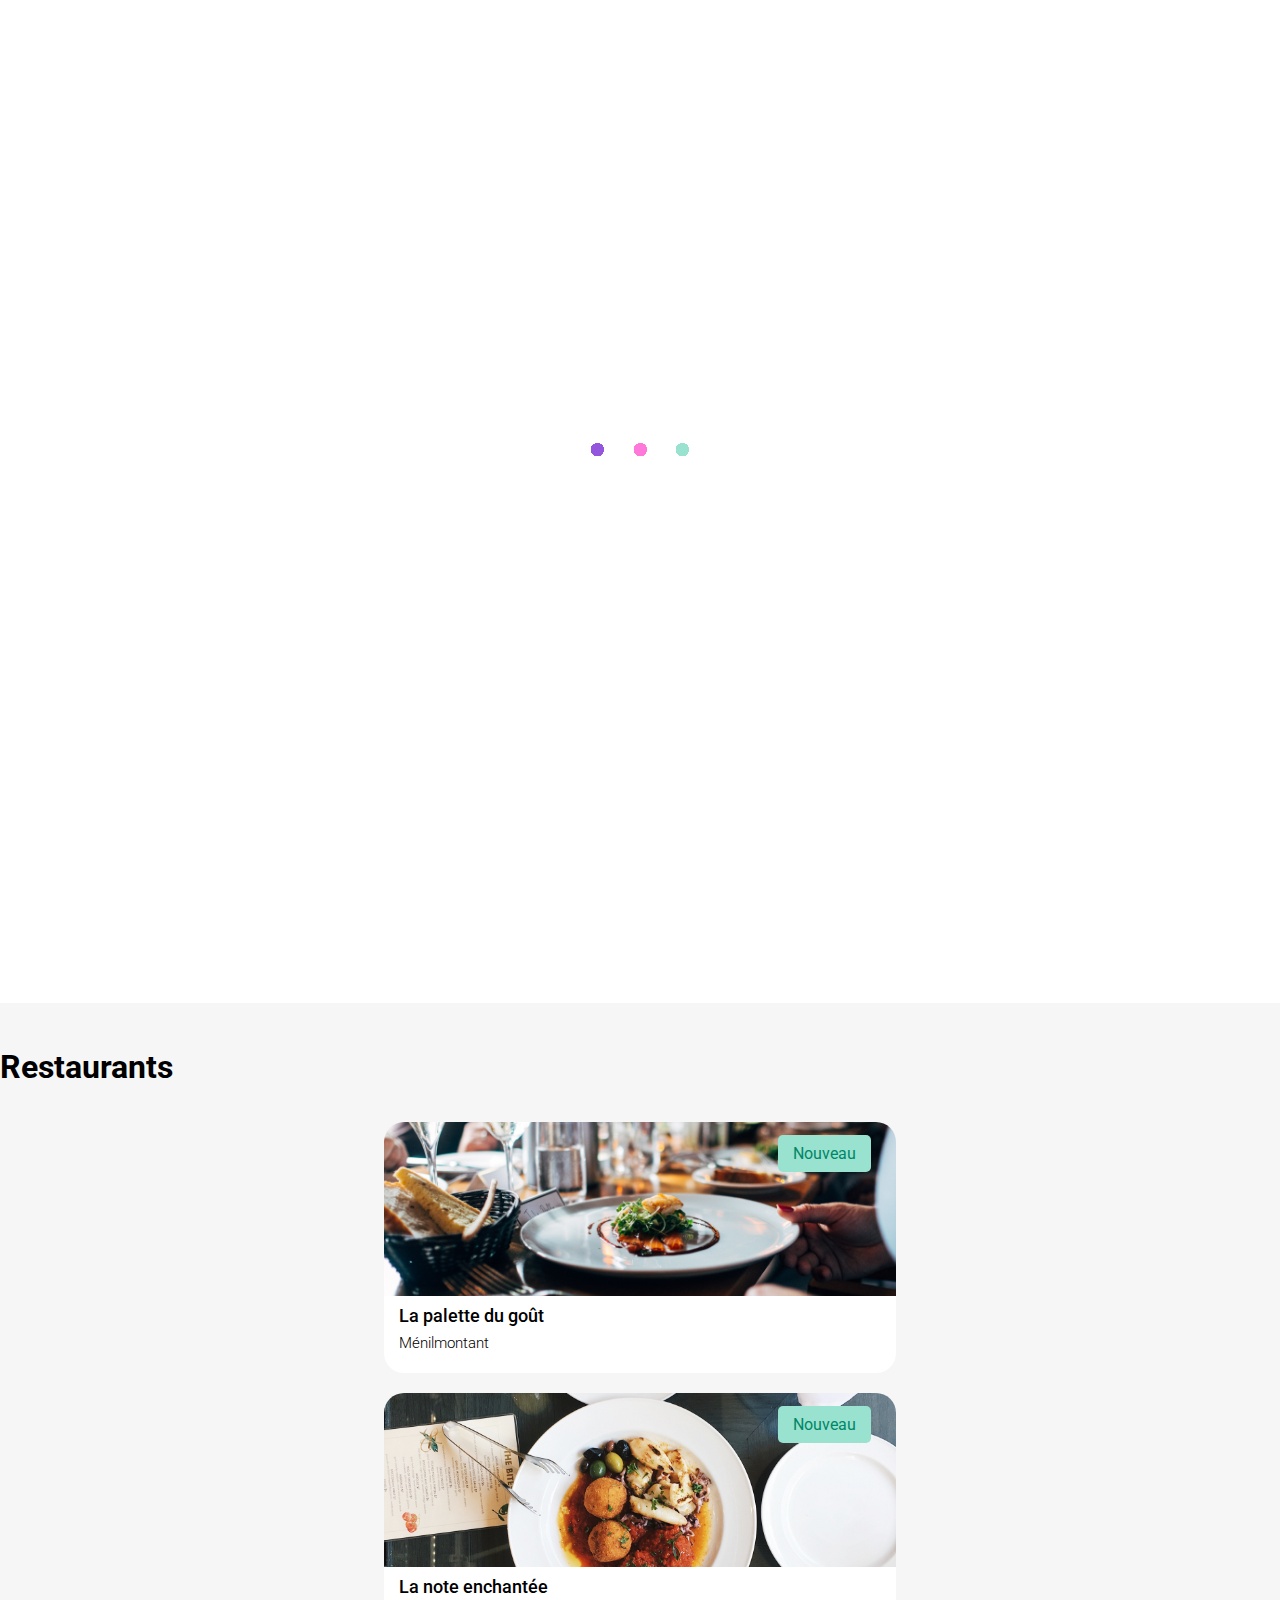
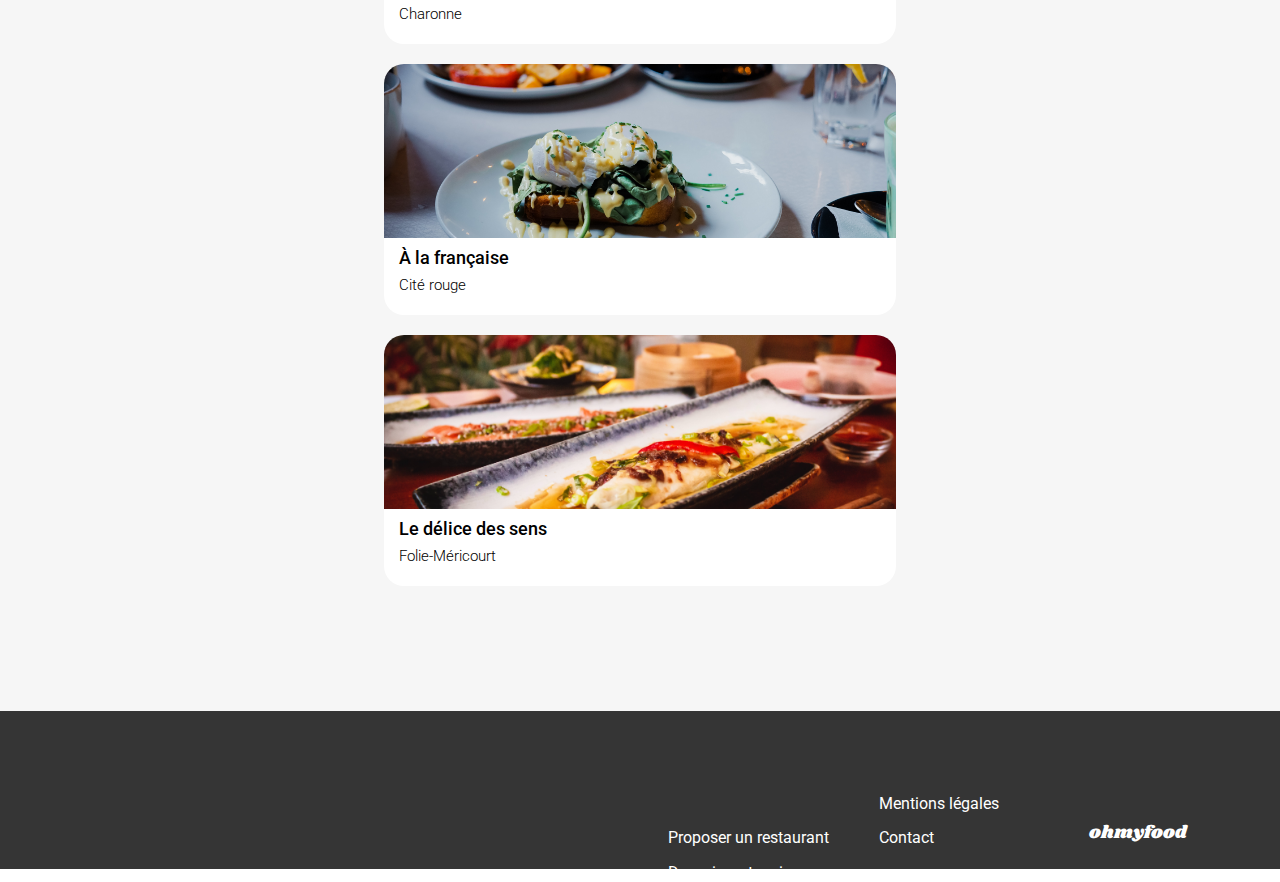
==== commit d9302294: "installation sass et ajout du script sass mobile" ====
--- a/index.html
+++ b/index.html
@@ -4,8 +4,8 @@
     <meta charset="utf-8">
     <meta name="viewport" content="width=device-width, initial-scale=1.0">
     <title>Ohmyfood</title>
-    <link rel="stylesheet" href="scss/mobile.scss">
-    <link rel="stylesheet" href="scss/desktop.scss">
+    <link rel="stylesheet" href="css/mobile.css">
+    <link rel="stylesheet" href="css/desktop.css">
     <link rel="preconnect" href="https://fonts.googleapis.com">
     <link rel="preconnect" href="https://fonts.gstatic.com" crossorigin>
     <link
--- a/css/mobile.css
+++ b/css/mobile.css
@@ -0,0 +1,557 @@
+@charset "UTF-8";
+/*général*/
+* {
+  font-family: "roboto", sans-serif;
+}
+
+.main-container {
+  width: 100%;
+  max-width: 1440px;
+  min-width: 375px;
+  height: 1200px;
+}
+
+body {
+  margin: 0;
+}
+
+/*mixin*/
+/*keyframes*/
+@keyframes disappear {
+  0% {
+    transform: scale(1);
+  }
+  100% {
+    transform: scale(0);
+  }
+}
+@keyframes dots {
+  20% {
+    background-position: 0% 0%, 50% 50%, 100% 50%;
+  }
+  40% {
+    background-position: 0% 100%, 50% 0%, 100% 50%;
+  }
+  60% {
+    background-position: 0% 50%, 50% 100%, 100% 0%;
+  }
+  80% {
+    background-position: 0% 50%, 50% 50%, 100% 100%;
+  }
+}
+@keyframes appear {
+  0% {
+    transform: scale(0);
+  }
+  100% {
+    transform: scale(1);
+  }
+}
+@keyframes slow-appear {}
+.loader {
+  position: fixed;
+  background-color: white;
+  inset: 0;
+  z-index: 1;
+  opacity: 1;
+  animation: disappear 0.01s;
+  animation-fill-mode: both; /*pour que le loader reste en place avant et après l'animation*/
+  animation-delay: 0.9s;
+  display: flex;
+  align-items: center;
+  justify-content: center;
+}
+.loader .dots {
+  width: 10%;
+  height: 60px;
+  background: radial-gradient(circle closest-side, #9356DC 100%, rgba(0, 0, 0, 0)) 0% 50%, radial-gradient(circle closest-side, #ff79da 100%, rgba(0, 0, 0, 0)) 50% 50%, radial-gradient(circle closest-side, #99E2D0 100%, rgba(0, 0, 0, 0)) 100% 50%;
+  background-size: 33.3333333333% 13.4px;
+  background-repeat: no-repeat;
+  animation: dots 1.7s infinite linear;
+}
+
+/*header homepage*/
+.header {
+  width: 100%;
+  display: flex;
+  flex-direction: column;
+  align-items: center;
+  background-color: white;
+}
+.header__logo {
+  height: 36px;
+  object-fit: contain;
+  padding-top: 15px;
+  padding-bottom: 15px;
+}
+.header__icon {
+  display: flex;
+  flex-direction: row;
+  justify-content: center;
+  align-items: center;
+  gap: 17px;
+  background-color: #EAEAEA;
+  box-shadow: 0px 4px 4px 0px rgba(0, 0, 0, 0.2509803922);
+  width: 100%;
+  height: 50px;
+}
+.header__icon--lieu {
+  font-size: 18px;
+}
+.header__icon--text {
+  font-size: 16px;
+  margin: 0;
+}
+
+/********SECTION RESERVATION*********/
+.hero {
+  text-align: center;
+  height: 280px;
+  padding-top: 57px;
+  background-color: #F6F6F6;
+}
+.hero__title {
+  font-size: 24px;
+}
+.hero__subtitle {
+  width: 100%;
+  height: 46px;
+  font-weight: 300;
+  font-size: 18px;
+  margin-top: 0;
+  line-height: 26px;
+  margin-bottom: 30px;
+}
+
+.btn__purple {
+  width: 55%;
+  height: 50px;
+  border-radius: 50px;
+  background: linear-gradient(#ff79da, #9356DC);
+  color: white;
+  font-size: 16px;
+  font-weight: 500;
+  border: #9356DC;
+  cursor: pointer;
+  transition-duration: 0.25s;
+}
+.btn__purple:active {
+  background-color: white;
+  box-shadow: 0px 4.01px 15.04px 0px black;
+}
+
+/*****SECTION FONCTIONNEMENT******/
+.tuto {
+  display: flex;
+  flex-direction: column;
+  margin-top: 80px;
+  height: 440px;
+  gap: 32px;
+  border: #9356DC;
+  background-color: white;
+}
+.tuto__title {
+  margin: 0;
+  padding-left: 20px;
+}
+.tuto__steps {
+  width: 100%;
+  display: flex;
+  flex-direction: column;
+  align-items: center;
+  gap: 22px;
+}
+
+.tuto__step {
+  width: 82%;
+  height: 72.38px;
+  border-radius: 20px;
+  display: flex;
+  justify-content: center;
+  align-items: center;
+  flex-direction: column;
+  gap: 22px;
+  background-color: #F3F3F3;
+  border: #F3F3F3;
+  box-shadow: 0 3px 10px darkgray;
+  position: relative;
+}
+
+.tuto__content {
+  display: flex;
+  flex-direction: row;
+  align-items: center;
+  gap: 25px;
+  width: 79%;
+}
+
+.tuto__icon {
+  color: #7E7E7E;
+  font-size: 20px;
+}
+
+.tuto__text {
+  font-size: 16px;
+  font-weight: 500;
+}
+
+.badge-purple {
+  background-color: #9356DC;
+  color: white;
+  width: 9%;
+  height: 26px;
+  right: 96%;
+  border-radius: 50px;
+  font-size: 14.18px;
+}
+
+/*****SECTION RESTAURANTS******/
+.restaurants {
+  height: 1351px;
+  margin-top: 30px;
+  padding-top: 0; /*pcq le padding 11px se repetait*/
+  background-color: #F6F6F6;
+}
+.restaurants__title {
+  padding-top: 46px;
+  padding-left: 20px;
+  padding-bottom: 15px;
+}
+
+.cards {
+  display: flex;
+  flex-direction: column;
+  align-items: center;
+  gap: 20px;
+}
+
+.card {
+  width: 93%;
+  height: 251px;
+  border-radius: 20px;
+  background-color: white;
+  position: relative;
+}
+.card__img {
+  width: 100%;
+  object-fit: cover;
+  height: 174px;
+  border-top-left-radius: 20px;
+  border-top-right-radius: 20px;
+}
+
+.card__content {
+  display: flex;
+  flex-direction: row;
+  gap: 10px;
+}
+
+.card__description {
+  display: flex;
+  flex-direction: column;
+  gap: 8px;
+  padding-left: 15px;
+  padding-top: 5px;
+  width: 79%;
+}
+
+.card__title {
+  font-weight: 500;
+  font-size: 18px;
+  white-space: nowrap;
+  margin: 0;
+}
+
+.card__subtitle {
+  margin: 0;
+  font-weight: 300;
+  font-size: 15.04px;
+  white-space: nowrap;
+}
+
+.btn-heart {
+  background: none;
+  border: none;
+  font-size: 22px;
+  cursor: pointer;
+}
+
+.badge-vert {
+  background-color: #99E2D0;
+  padding: 4px 8px;
+  text-align: center;
+  border-radius: 5px;
+  color: #008766;
+  width: 26%;
+  height: 29px;
+  left: 67%;
+  top: 5%;
+}
+
+/*******MENU******/
+/*header menu*/
+.header__menu {
+  gap: 65px; /*pour mettre le logo au milieu*/
+  display: flex;
+  align-items: center;
+}
+
+.header__menu--icon {
+  font-size: 17.02px;
+  margin-left: 15px;
+  color: black;
+}
+
+.header__menu--logo {
+  height: 36px;
+  object-fit: contain;
+  padding-top: 15px;
+  padding-bottom: 15px;
+}
+
+/*banniere*/
+.menu__banniere {
+  width: 100%;
+  height: 299px;
+  object-fit: cover;
+}
+
+/*menu restaurant*/
+.menu {
+  padding-bottom: 359px;
+  height: 1307px;
+  position: relative;
+  border-top-left-radius: 30px;
+  border-top-right-radius: 30px;
+  margin-top: -31px;
+  padding-top: 20px;
+  background-color: #F6F6F6;
+}
+
+.menu__header {
+  display: flex;
+  gap: 15px;
+  margin-top: 32px;
+}
+
+.menu__title {
+  height: 29px;
+  font-family: "Shrikhand", sans-serif;
+  font-weight: 400;
+  font-size: 28px;
+  padding-left: 17px;
+  margin: 0;
+  width: 100%;
+}
+
+.menu__btn {
+  font-size: 25px;
+  border: none;
+  background: none;
+  cursor: pointer;
+  position: relative;
+  width: 20%;
+}
+
+.menu__like--nobg {
+  position: absolute;
+  top: 20%;
+  left: 25%;
+}
+.menu__like--nobg:active {
+  opacity: 0;
+}
+
+.menu__like--bg {
+  color: #ff79da;
+  position: absolute;
+  border: transparent;
+  opacity: 0;
+  top: 18%;
+  left: 25%;
+}
+.menu__like--bg:active {
+  opacity: 1;
+}
+
+.submenu {
+  gap: 12px;
+  margin-bottom: 40px;
+  padding-top: 0; /*pcq le padding 11px se repetait*/
+  display: flex;
+  flex-direction: column;
+  margin-top: 73px;
+}
+.submenu .submenu__title {
+  width: 12%;
+  height: 27px;
+  font-weight: 300;
+  font-size: 16px;
+  border-bottom: 3px solid #99E2D0;
+  margin-left: 20px;
+}
+
+.menuItems {
+  display: flex;
+  align-items: center;
+  flex-direction: column;
+  gap: 22px;
+  animation: appear 1s;
+}
+.menuItems .delay-0 {
+  animation-delay: 0s;
+}
+.menuItems .delay-1 {
+  animation-delay: 0.1s;
+}
+.menuItems .delay-2 {
+  animation-delay: 0.2s;
+}
+.menuItems .delay-3 {
+  animation-delay: 0.3s;
+}
+.menuItems .delay-4 {
+  animation-delay: 0.4s;
+}
+.menuItems .delay-5 {
+  animation-delay: 0.5s;
+}
+.menuItems .delay-6 {
+  animation-delay: 0.6s;
+}
+.menuItems .delay-7 {
+  animation-delay: 0.7s;
+}
+.menuItems .delay-8 {
+  animation-delay: 0.8s;
+}
+
+.menuItems__card {
+  border-radius: 15.04px;
+  display: flex;
+  align-items: center;
+  gap: 15px;
+  height: 69px;
+  width: 93%;
+  box-shadow: 0px 4.01px 15.04px 0px rgba(0, 0, 0, 0.1019607843);
+  overflow: hidden; /*pour cacher tout ce qui dépasse de la card*/
+}
+.menuItems__card:hover .menuItems__check {
+  margin-right: 0;
+}
+
+.menuItems__content {
+  width: 81%;
+  display: flex;
+  flex-direction: column;
+  gap: 5px;
+  padding-left: 10px;
+  overflow: hidden;
+  text-overflow: ellipsis;
+}
+
+.menuItems__title {
+  margin: 0;
+  white-space: nowrap;
+  font-size: 18px;
+  font-weight: 500;
+}
+
+.menuItems__subtitle {
+  margin: 0;
+  white-space: nowrap;
+  font-size: 15.04px;
+  font-weight: 300;
+}
+
+.menuItems__price {
+  padding-top: 20px;
+}
+
+.menuItems__check {
+  background-color: #99E2D0;
+  width: 20%;
+  height: 100%;
+  border-radius: 0px 15px 15px 0px;
+  margin-right: -5rem;
+  transition-duration: 0.5s;
+  display: flex;
+  align-items: center;
+  justify-content: center;
+  animation-fill-mode: both;
+}
+
+.menuItems__icon {
+  border-radius: 50%;
+  background-color: #99E2D0;
+  color: white;
+  transition-duration: 0.5s;
+  font-size: 20px;
+}
+
+.cmd__btn {
+  display: flex;
+  justify-content: center;
+  margin-top: 70px;
+}
+
+/*badge*/
+.badge {
+  position: absolute;
+  display: flex;
+  justify-content: center;
+  align-items: center;
+}
+
+/*footer*/
+.footer {
+  background-color: #353535;
+  height: 186px;
+  color: white;
+  padding: 22px 25px 22px 25px;
+}
+
+.footer__content {
+  display: flex;
+  flex-direction: column;
+}
+
+.footer__logo {
+  height: 27px;
+  font-family: "Shrikhand";
+  font-size: 18px;
+}
+
+.footer__link {
+  display: flex;
+  flex-direction: column;
+  gap: 50px;
+  height: 99px;
+  padding-top: 20px;
+}
+
+.footer__link--icon {
+  display: flex;
+  flex-direction: column;
+  height: 19px;
+  gap: 16px;
+}
+
+.icon-space {
+  display: flex;
+  flex-direction: row;
+  gap: 10px;
+}
+
+.footer__link--text {
+  display: flex;
+  flex-direction: column;
+  gap: 15px;
+}
+
+.footer__link--color {
+  color: inherit;
+  text-decoration: none;
+}
+
+/*# sourceMappingURL=mobile.css.map */
--- a/css/desktop.css
+++ b/css/desktop.css
@@ -0,0 +1,140 @@
+@media (min-width: 768px) {
+    .main-container{
+        height: 1395px;
+    }
+    body{
+        margin: 0;
+    }
+    
+    .header__homepage {
+        width: 100%;
+          
+        .header__homepage--logo {
+        width: 15%;
+        height: 36px;
+        padding-top: 14px;
+        padding-left: 12px;
+        
+    }
+        .header__homepage--icon {
+        display: flex;
+        flex-direction: row;
+        justify-content: center;
+        align-items: center;
+        gap: 17px;
+        background-color: #EAEAEA;
+        width: 100%;
+        box-shadow: 0px 4px 4px 0px #00000040;
+    
+    }
+    }
+    
+   
+    .reservation__title{
+        font-size: 40px;
+    }
+   .btn--purple{
+        width: 18%;
+        height: 55px;
+   }
+   .section--fonctionnement{
+        padding-left: 157px;
+        padding-top: 22px;
+        height: 268px;
+        margin: 0;
+   }
+   .fonctionnement__btn{
+        flex-direction: row;
+        gap: 29px;
+   }
+   .btn--grey{
+        width: 24%;
+   }
+   .section--restaurants{
+        margin-top: 0;
+        padding-left: 124px;
+        height: 729px;
+        
+   }
+   .restaurants__title{
+        padding-top: 45px;
+        padding-left: 0;
+   }
+   .allcards{
+    flex-direction: row;
+    flex-wrap: wrap;
+   }
+   .card{
+        width: 40%;
+   }
+   .badge-vert{
+        width: 15%;
+        left: 77%;
+   }
+   .card__description{
+        width: 87%;
+   }
+   .footer{
+     height: 114px;
+     display: flex;
+     flex-direction: row-reverse;
+     width: 97%;
+     margin-top: -43px;
+
+.footer__content{
+     display: flex;
+     width: 20%;
+     flex-direction: row-reverse;
+     align-items: flex-end;
+     gap: 90px;
+     padding-right: 80px;
+}
+
+.footer__link{
+     flex-direction: row;
+     align-items: end;
+     gap: 50px;
+     & a{
+     white-space: nowrap;
+     text-decoration: none;
+     color: inherit;
+     }
+     &--text{
+         display: flex;
+         gap: 23px;
+     }
+}
+}
+
+/*restaurants*/
+.header__menu{
+    gap: 572px;
+}
+.header__logo-menu{
+    width: 14%;
+}
+.banniere{
+    width: 100%;
+    object-fit: cover;
+}
+.menu{
+    align-items: center;
+    width: 65%;
+    top: -5px;
+    left: 241px;
+    border-top-left-radius: 48px;
+    border-top-right-radius: 48px;
+    height: 1176px;
+}
+.menu__title{
+    width: 36%;
+}
+.menu--heart{
+    left: 144px;
+}
+.section__menu{
+    width: 69%;
+    margin-left: 60px;
+}
+
+}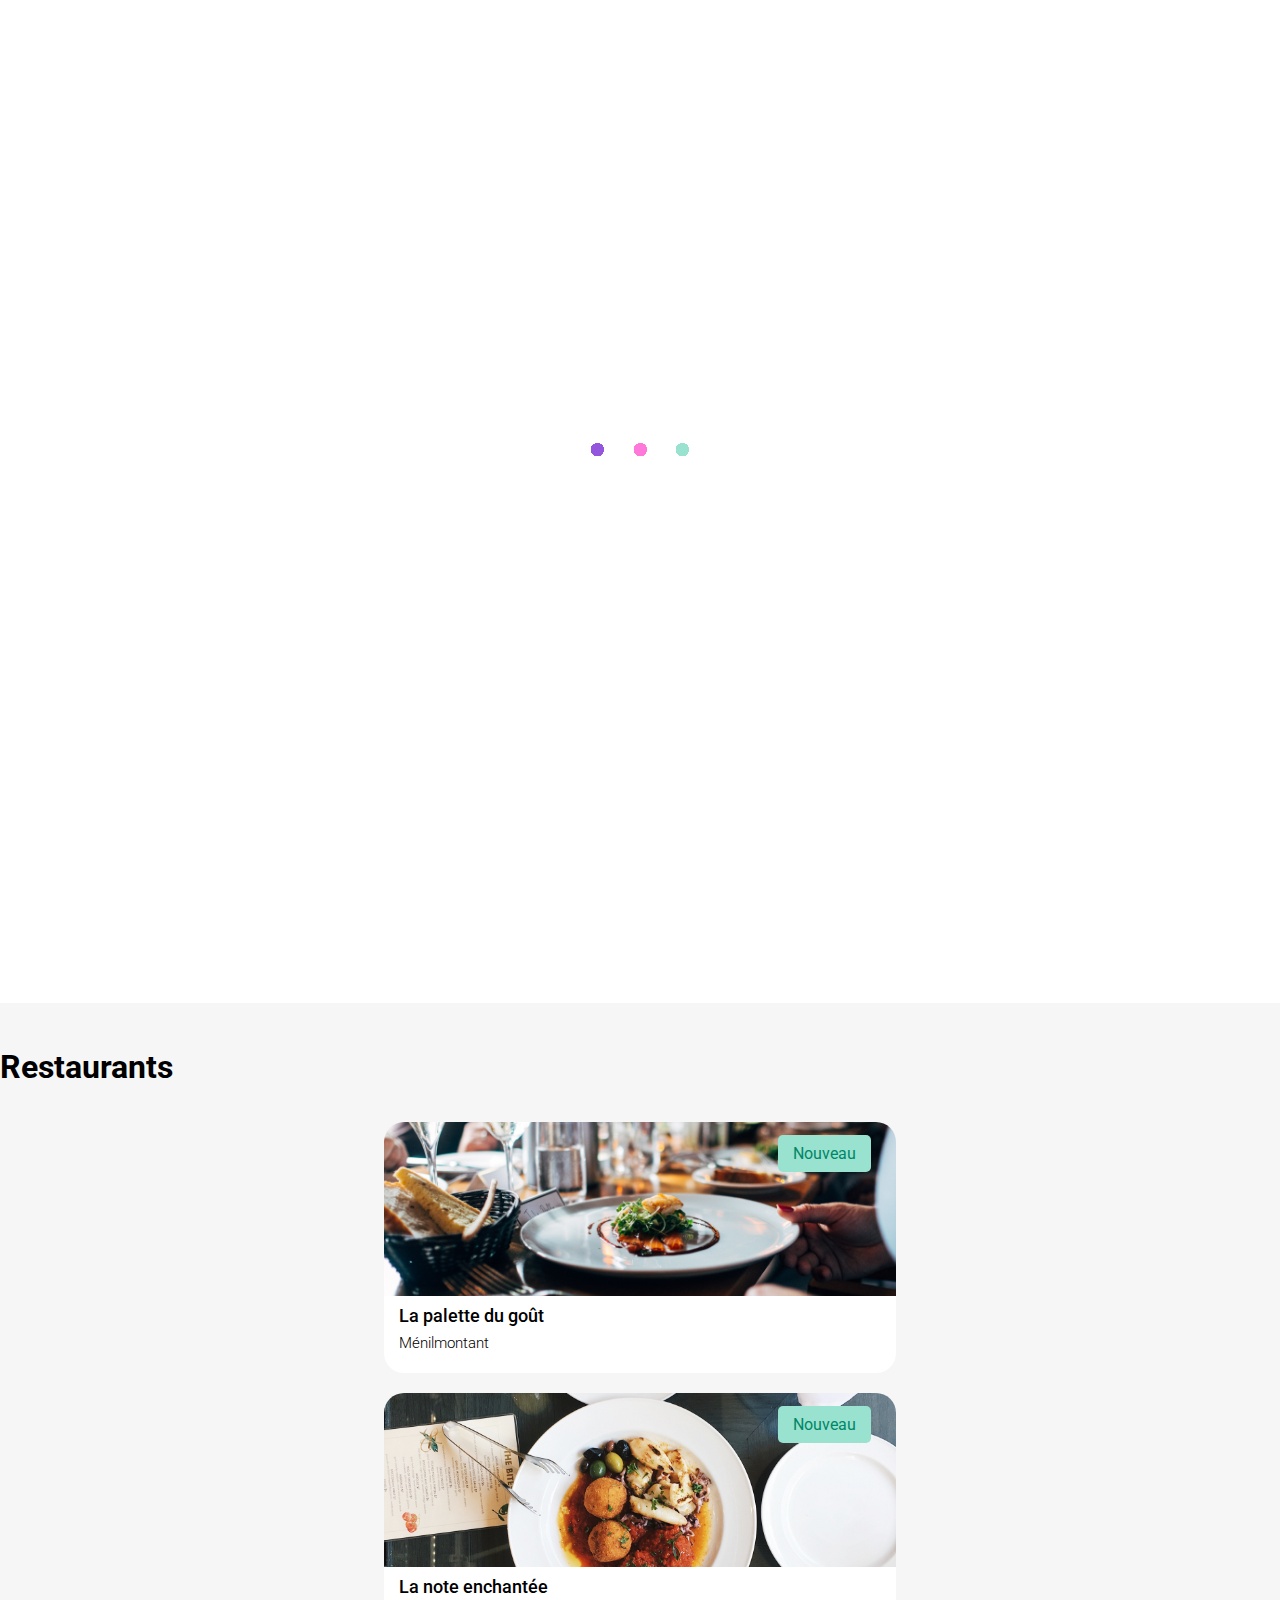
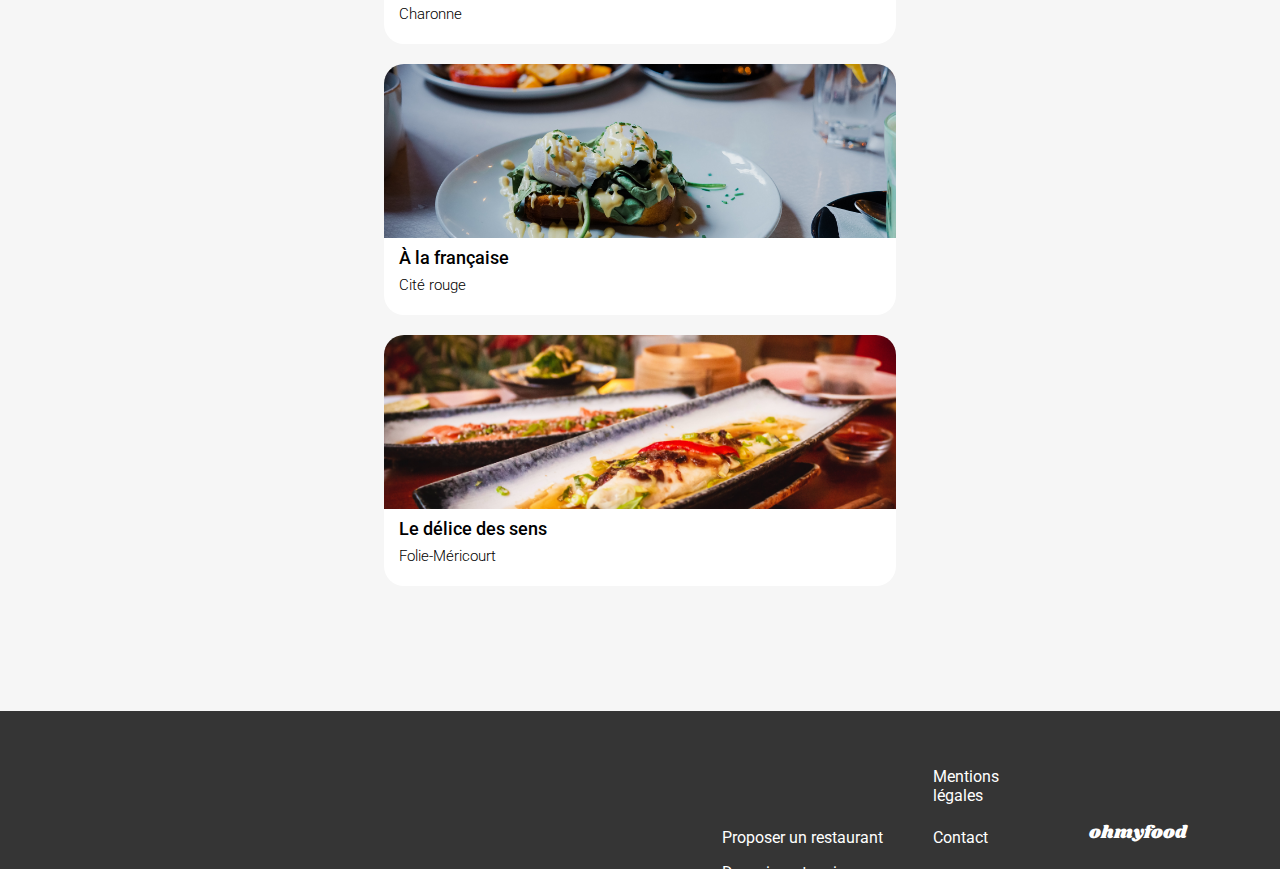
==== commit f3f82b06: "ajout des animations sur mobile et sass desktop" ====
--- a/index.html
+++ b/index.html
@@ -73,7 +73,9 @@
                                 <h2 class="card__title">La palette du goût</h2>
                                 <p class="card__subtitle">Ménilmontant</p>
                             </div>
-                            <button class="btn-heart"><i class="fa-regular fa-heart"></i></button>
+                            <button class="btn__like">
+                            <i class="fa-regular fa-heart empty-heart btn__like--nobg"></i>
+                        <i class="fa-solid fa-heart full-heart btn__like--bg"></i></button>
                         </div>
                     </div>
                     <div class="card">
@@ -87,7 +89,9 @@
                                 <h2 class="card__title">La note enchantée</h2>
                                 <p class="card__subtitle">Charonne</p>
                             </div>
-                            <button class="btn-heart"><i class="fa-regular fa-heart"></i></button>
+                            <button class="btn__like">
+                                <i class="fa-regular fa-heart empty-heart btn__like--nobg"></i>
+                            <i class="fa-solid fa-heart full-heart btn__like--bg"></i></button>
                         </div>
                     </div>
                     <div class="card">
@@ -100,7 +104,9 @@
                                 <h2 class="card__title">À la française</h2>
                                 <p class="card__subtitle">Cité rouge</p>
                             </div>
-                            <button class="btn-heart"><i class="fa-regular fa-heart"></i></button>
+                            <button class="btn__like">
+                                <i class="fa-regular fa-heart empty-heart btn__like--nobg"></i>
+                            <i class="fa-solid fa-heart full-heart btn__like--bg"></i></button>
                         </div>
                     </div>
                     <div class="card">
@@ -113,7 +119,9 @@
                                 <h2 class="card__title">Le délice des sens</h2>
                                 <p class="card__subtitle">Folie-Méricourt</p>
                             </div>
-                            <button class="btn-heart"><i class="fa-regular fa-heart"></i></button>
+                            <button class="btn__like">
+                                <i class="fa-regular fa-heart empty-heart btn__like--nobg"></i>
+                            <i class="fa-solid fa-heart full-heart btn__like--bg"></i></button>
                         </div>
                     </div>
                 </div>
--- a/css/mobile.css
+++ b/css/mobile.css
@@ -47,10 +47,21 @@
     transform: scale(1);
   }
 }
-@keyframes slow-appear {}
+@keyframes slow-appear {
+  0% {
+    transform: scale(0);
+  }
+  50% {
+    transform: scale(0.5);
+  }
+  100% {
+    transform: scale(1);
+  }
+}
+/*loader*/
 .loader {
   position: fixed;
-  background-color: white;
+  background-color: #FFFFFF;
   inset: 0;
   z-index: 1;
   opacity: 1;
@@ -74,9 +85,9 @@
 .header {
   width: 100%;
   display: flex;
-  flex-direction: column;
-  align-items: center;
-  background-color: white;
+  align-items: center;
+  flex-direction: column;
+  background-color: #FFFFFF;
 }
 .header__logo {
   height: 36px;
@@ -86,9 +97,9 @@
 }
 .header__icon {
   display: flex;
+  align-items: center;
   flex-direction: row;
   justify-content: center;
-  align-items: center;
   gap: 17px;
   background-color: #EAEAEA;
   box-shadow: 0px 4px 4px 0px rgba(0, 0, 0, 0.2509803922);
@@ -97,6 +108,7 @@
 }
 .header__icon--lieu {
   font-size: 18px;
+  color: #353535;
 }
 .header__icon--text {
   font-size: 16px;
@@ -128,7 +140,7 @@
   height: 50px;
   border-radius: 50px;
   background: linear-gradient(#ff79da, #9356DC);
-  color: white;
+  color: #FFFFFF;
   font-size: 16px;
   font-weight: 500;
   border: #9356DC;
@@ -136,7 +148,7 @@
   transition-duration: 0.25s;
 }
 .btn__purple:active {
-  background-color: white;
+  background-color: #FFFFFF;
   box-shadow: 0px 4.01px 15.04px 0px black;
 }
 
@@ -148,7 +160,7 @@
   height: 440px;
   gap: 32px;
   border: #9356DC;
-  background-color: white;
+  background-color: #FFFFFF;
 }
 .tuto__title {
   margin: 0;
@@ -157,47 +169,46 @@
 .tuto__steps {
   width: 100%;
   display: flex;
-  flex-direction: column;
-  align-items: center;
+  align-items: center;
+  flex-direction: column;
   gap: 22px;
 }
-
 .tuto__step {
   width: 82%;
   height: 72.38px;
+  display: flex;
+  align-items: center;
+  flex-direction: column;
   border-radius: 20px;
-  display: flex;
   justify-content: center;
-  align-items: center;
-  flex-direction: column;
   gap: 22px;
   background-color: #F3F3F3;
   border: #F3F3F3;
   box-shadow: 0 3px 10px darkgray;
   position: relative;
 }
-
 .tuto__content {
   display: flex;
+  align-items: center;
   flex-direction: row;
-  align-items: center;
   gap: 25px;
   width: 79%;
 }
-
 .tuto__icon {
   color: #7E7E7E;
   font-size: 20px;
 }
-
-.tuto__text {
+.tuto__icon--lieu {
+  font-size: 18px;
+}
+.tuto--text {
   font-size: 16px;
   font-weight: 500;
 }
 
 .badge-purple {
   background-color: #9356DC;
-  color: white;
+  color: #FFFFFF;
   width: 9%;
   height: 26px;
   right: 96%;
@@ -220,8 +231,8 @@
 
 .cards {
   display: flex;
-  flex-direction: column;
-  align-items: center;
+  align-items: center;
+  flex-direction: column;
   gap: 20px;
 }
 
@@ -229,7 +240,7 @@
   width: 93%;
   height: 251px;
   border-radius: 20px;
-  background-color: white;
+  background-color: #FFFFFF;
   position: relative;
 }
 .card__img {
@@ -239,13 +250,11 @@
   border-top-left-radius: 20px;
   border-top-right-radius: 20px;
 }
-
 .card__content {
   display: flex;
   flex-direction: row;
   gap: 10px;
 }
-
 .card__description {
   display: flex;
   flex-direction: column;
@@ -254,14 +263,12 @@
   padding-top: 5px;
   width: 79%;
 }
-
 .card__title {
   font-weight: 500;
   font-size: 18px;
   white-space: nowrap;
   margin: 0;
 }
-
 .card__subtitle {
   margin: 0;
   font-weight: 300;
@@ -269,11 +276,29 @@
   white-space: nowrap;
 }
 
-.btn-heart {
+.btn__like {
   background: none;
   border: none;
   font-size: 22px;
   cursor: pointer;
+  position: relative;
+}
+.btn__like--nobg:active {
+  opacity: 0;
+}
+.btn__like--bg {
+  color: transparent;
+  background-image: linear-gradient(#ff79da, #9356DC);
+  background-clip: text;
+  -webkit-background-clip: text;
+  position: absolute;
+  opacity: 0;
+  bottom: 30%;
+  left: 12%;
+  font-size: 23px;
+}
+.btn__like--bg:active {
+  opacity: 1;
 }
 
 .badge-vert {
@@ -295,13 +320,11 @@
   display: flex;
   align-items: center;
 }
-
 .header__menu--icon {
   font-size: 17.02px;
   margin-left: 15px;
   color: black;
 }
-
 .header__menu--logo {
   height: 36px;
   object-fit: contain;
@@ -327,13 +350,11 @@
   padding-top: 20px;
   background-color: #F6F6F6;
 }
-
 .menu__header {
   display: flex;
   gap: 15px;
   margin-top: 32px;
 }
-
 .menu__title {
   height: 29px;
   font-family: "Shrikhand", sans-serif;
@@ -343,7 +364,6 @@
   margin: 0;
   width: 100%;
 }
-
 .menu__btn {
   font-size: 25px;
   border: none;
@@ -363,12 +383,15 @@
 }
 
 .menu__like--bg {
-  color: #ff79da;
+  color: transparent;
+  background-image: linear-gradient(#ff79da, #9356DC);
+  background-clip: text;
+  -webkit-background-clip: text; /*élement pour que ce soit adapter à tous les navigateurs*/
   position: absolute;
   border: transparent;
-  opacity: 0;
   top: 18%;
   left: 25%;
+  opacity: 0;
 }
 .menu__like--bg:active {
   opacity: 1;
@@ -382,7 +405,7 @@
   flex-direction: column;
   margin-top: 73px;
 }
-.submenu .submenu__title {
+.submenu__title {
   width: 12%;
   height: 27px;
   font-weight: 300;
@@ -396,36 +419,7 @@
   align-items: center;
   flex-direction: column;
   gap: 22px;
-  animation: appear 1s;
-}
-.menuItems .delay-0 {
-  animation-delay: 0s;
-}
-.menuItems .delay-1 {
-  animation-delay: 0.1s;
-}
-.menuItems .delay-2 {
-  animation-delay: 0.2s;
-}
-.menuItems .delay-3 {
-  animation-delay: 0.3s;
-}
-.menuItems .delay-4 {
-  animation-delay: 0.4s;
-}
-.menuItems .delay-5 {
-  animation-delay: 0.5s;
-}
-.menuItems .delay-6 {
-  animation-delay: 0.6s;
-}
-.menuItems .delay-7 {
-  animation-delay: 0.7s;
-}
-.menuItems .delay-8 {
-  animation-delay: 0.8s;
-}
-
+}
 .menuItems__card {
   border-radius: 15.04px;
   display: flex;
@@ -435,11 +429,44 @@
   width: 93%;
   box-shadow: 0px 4.01px 15.04px 0px rgba(0, 0, 0, 0.1019607843);
   overflow: hidden; /*pour cacher tout ce qui dépasse de la card*/
-}
-.menuItems__card:hover .menuItems__check {
+  animation: appear 1s both;
+}
+.menuItems__card:active .menuItems__check {
   margin-right: 0;
 }
-
+.menuItems__card:nth-child(0) {
+  animation-delay: 0ms;
+}
+.menuItems__card:nth-child(1) {
+  animation-delay: 100ms;
+}
+.menuItems__card:nth-child(2) {
+  animation-delay: 200ms;
+}
+.menuItems__card:nth-child(3) {
+  animation-delay: 300ms;
+}
+.menuItems__card:nth-child(4) {
+  animation-delay: 400ms;
+}
+.menuItems__card:nth-child(5) {
+  animation-delay: 500ms;
+}
+.menuItems__card:nth-child(6) {
+  animation-delay: 600ms;
+}
+.menuItems__card:nth-child(7) {
+  animation-delay: 700ms;
+}
+.menuItems__card:nth-child(8) {
+  animation-delay: 800ms;
+}
+.menuItems__card:nth-child(9) {
+  animation-delay: 900ms;
+}
+.menuItems__card:nth-child(10) {
+  animation-delay: 1000ms;
+}
 .menuItems__content {
   width: 81%;
   display: flex;
@@ -449,25 +476,21 @@
   overflow: hidden;
   text-overflow: ellipsis;
 }
-
 .menuItems__title {
   margin: 0;
   white-space: nowrap;
   font-size: 18px;
   font-weight: 500;
 }
-
 .menuItems__subtitle {
   margin: 0;
   white-space: nowrap;
   font-size: 15.04px;
   font-weight: 300;
 }
-
 .menuItems__price {
   padding-top: 20px;
 }
-
 .menuItems__check {
   background-color: #99E2D0;
   width: 20%;
@@ -480,11 +503,10 @@
   justify-content: center;
   animation-fill-mode: both;
 }
-
 .menuItems__icon {
   border-radius: 50%;
   background-color: #99E2D0;
-  color: white;
+  color: #FFFFFF;
   transition-duration: 0.5s;
   font-size: 20px;
 }
@@ -499,29 +521,26 @@
 .badge {
   position: absolute;
   display: flex;
+  align-items: center;
   justify-content: center;
-  align-items: center;
 }
 
 /*footer*/
 .footer {
   background-color: #353535;
   height: 186px;
-  color: white;
+  color: #FFFFFF;
   padding: 22px 25px 22px 25px;
 }
-
 .footer__content {
   display: flex;
   flex-direction: column;
 }
-
 .footer__logo {
   height: 27px;
   font-family: "Shrikhand";
   font-size: 18px;
 }
-
 .footer__link {
   display: flex;
   flex-direction: column;
@@ -529,29 +548,26 @@
   height: 99px;
   padding-top: 20px;
 }
-
 .footer__link--icon {
   display: flex;
   flex-direction: column;
   height: 19px;
   gap: 16px;
 }
-
-.icon-space {
-  display: flex;
-  flex-direction: row;
-  gap: 10px;
-}
-
 .footer__link--text {
   display: flex;
   flex-direction: column;
   gap: 15px;
 }
-
 .footer__link--color {
   color: inherit;
   text-decoration: none;
 }
 
+.icon-space {
+  display: flex;
+  flex-direction: row;
+  gap: 10px;
+}
+
 /*# sourceMappingURL=mobile.css.map */
--- a/css/desktop.css
+++ b/css/desktop.css
@@ -6,10 +6,10 @@
         margin: 0;
     }
     
-    .header__homepage {
+    .header{
         width: 100%;
-          
-        .header__homepage--logo {
+    }    
+    .header__homepage--logo {
         width: 15%;
         height: 36px;
         padding-top: 14px;
@@ -27,13 +27,13 @@
         box-shadow: 0px 4px 4px 0px #00000040;
     
     }
-    }
+    
     
    
     .reservation__title{
         font-size: 40px;
     }
-   .btn--purple{
+   .btn__purple{
         width: 18%;
         height: 55px;
    }
@@ -80,7 +80,7 @@
      flex-direction: row-reverse;
      width: 97%;
      margin-top: -43px;
-
+   }
 .footer__content{
      display: flex;
      width: 20%;
@@ -94,17 +94,18 @@
      flex-direction: row;
      align-items: end;
      gap: 50px;
-     & a{
+}
+.footer__link--icon{
      white-space: nowrap;
      text-decoration: none;
      color: inherit;
      }
-     &--text{
+.footer__link--text{
          display: flex;
          gap: 23px;
      }
 }
-}
+
 
 /*restaurants*/
 .header__menu{
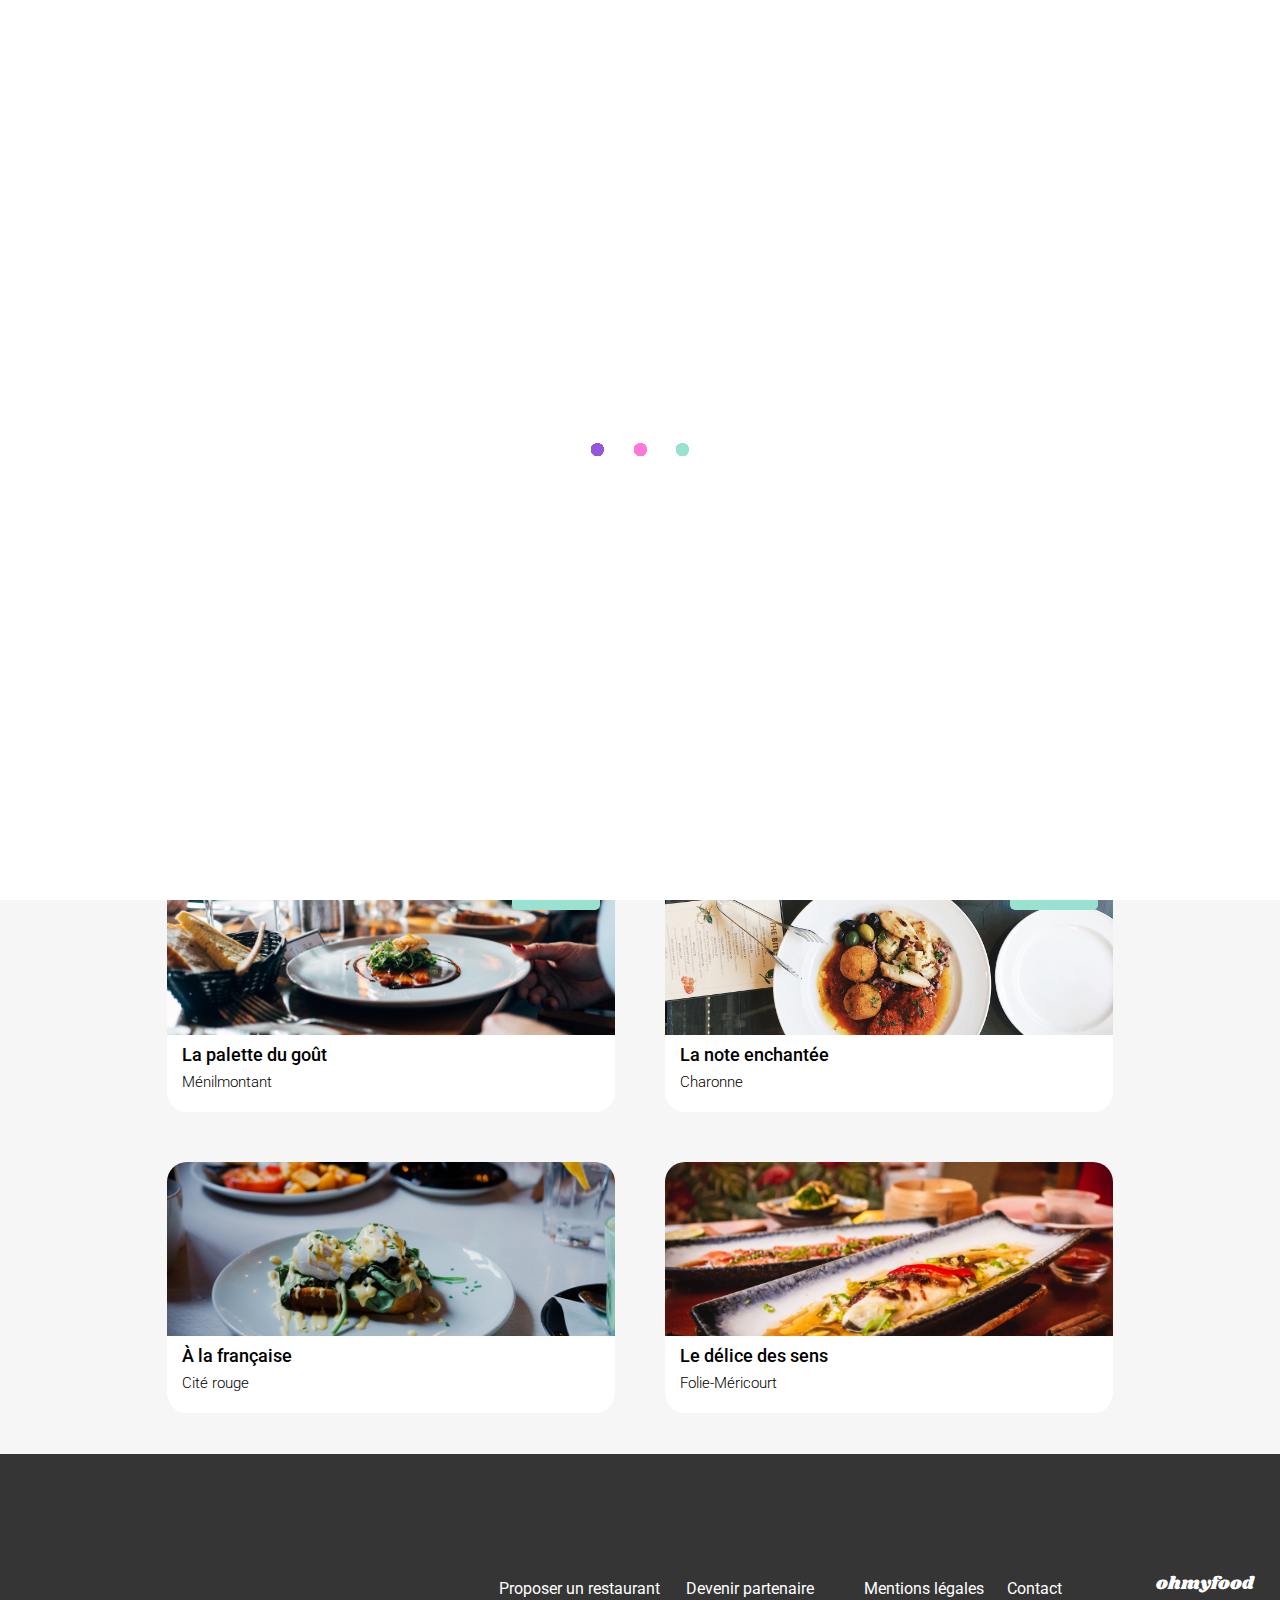
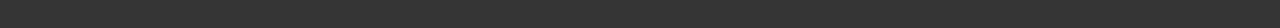
==== commit 8ddfa4ac: "dernire maj et reglage des adaptations aux ecrans" ====
--- a/index.html
+++ b/index.html
@@ -22,7 +22,7 @@
     <div class="main-container">
     <div class="loader"><div class="dots"></div></div>
         <header class="header">
-            <img class="header__logo" src="ImagesettextesOhmyfood /images/logo/ohmyfood.png" alt="logo de oh my food">
+            <img class="header__logo" src="ImagesettextesOhmyfood/images/logo/ohmyfood.png" alt="logo de oh my food">
             <div class="header__icon">
                 <i class="fa-solid fa-location-dot header__icon--lieu"></i>
                 <p class="header__icon--text">Paris, Belleville</p>
@@ -37,35 +37,35 @@
             <section class="tuto">
                 <h1 class="tuto__title">Fonctionnement</h1>
                 <div class="tuto__steps">
-                    <article class="tuto__step">
+                    <div class="tuto__step">
                         <span class="badge badge-purple">1</span>
                         <div class="tuto__content">
                             <i class="fa-solid fa-mobile-screen-button tuto__icon"></i>
                             <p class="tuto__text">Choisissez un restaurant</p>
                         </div>
                     
-                    </article>
-                    <article class="tuto__step">
+                    </div>
+                    <div class="tuto__step">
                         <span class="badge badge-purple">2</span>
                         <div class="tuto__content">
                             <i class="fa-solid fa-list-ul tuto__icon"></i>
                             <p class="tuto__text">Composez votre menu</p>
                         </div>
-                    </article>
-                    <article class="tuto__step">
+                    </div>
+                    <div class="tuto__step">
                         <span class="badge badge-purple">3</span>
                          <div class="tuto__content">
                              <i class="fa-solid fa-store tuto__icon"></i>
                              <p class="tuto__text">Dégustez au restaurant</p>
                          </div>
-                    </article>
+                    </div>
                 </div>
             </section>
             <section class="restaurants">
                 <h1 class="restaurants__title">Restaurants</h1>
                 <div class="cards">
                     <div class="card">
-                       <a href="lapalettedugout.html"><img class="card__img" src="ImagesettextesOhmyfood /images/restaurants/lapalettedugout.jpg"
+                       <a href="lapalettedugout.html"><img class="card__img" src="ImagesettextesOhmyfood/images/restaurants/lapalettedugout.jpg"
                             alt="image du restaurant"></a> 
                         <span class="badge badge-vert">Nouveau</span>
                         <div class="card__content">
@@ -80,7 +80,7 @@
                     </div>
                     <div class="card">
                         <a href="lanoteenchantee.html">
-                            <img class="card__img" src="ImagesettextesOhmyfood /images/restaurants/lanoteenchantee.jpg"
+                            <img class="card__img" src="ImagesettextesOhmyfood/images/restaurants/lanoteenchantee.jpg"
                                 alt="image du restaurant">
                         </a>
                         <span class="badge badge-vert">Nouveau</span>
@@ -96,7 +96,7 @@
                     </div>
                     <div class="card">
                         <a href="alafrancaise.html">
-                            <img class="card__img" src="ImagesettextesOhmyfood /images/restaurants/alafrancaise.jpg"
+                            <img class="card__img" src="ImagesettextesOhmyfood/images/restaurants/alafrancaise.jpg"
                                 alt="image du restaurant">
                         </a>
                         <div class="card__content">
@@ -111,7 +111,7 @@
                     </div>
                     <div class="card">
                         <a href="ledelicedessens.html">
-                            <img class="card__img" src="ImagesettextesOhmyfood /images/restaurants/ledelicedessens.jpg"
+                            <img class="card__img" src="ImagesettextesOhmyfood/images/restaurants/ledelicedessens.jpg"
                                 alt="image du restaurant">
                         </a>
                         <div class="card__content">
--- a/css/mobile.css
+++ b/css/mobile.css
@@ -8,7 +8,6 @@
   width: 100%;
   max-width: 1440px;
   min-width: 375px;
-  height: 1200px;
 }
 
 body {
@@ -124,6 +123,7 @@
 }
 .hero__title {
   font-size: 24px;
+  width: 100%;
 }
 .hero__subtitle {
   width: 100%;
@@ -136,14 +136,16 @@
 }
 
 .btn__purple {
-  width: 55%;
+  width: 100%;
+  max-width: 186px;
   height: 50px;
   border-radius: 50px;
   background: linear-gradient(#ff79da, #9356DC);
   color: #FFFFFF;
   font-size: 16px;
   font-weight: 500;
-  border: #9356DC;
+  border: none;
+  transition-duration: 0.25s;
   cursor: pointer;
   transition-duration: 0.25s;
 }
@@ -209,7 +211,7 @@
 .badge-purple {
   background-color: #9356DC;
   color: #FFFFFF;
-  width: 9%;
+  width: 26px;
   height: 26px;
   right: 96%;
   border-radius: 50px;
@@ -307,7 +309,7 @@
   text-align: center;
   border-radius: 5px;
   color: #008766;
-  width: 26%;
+  width: 80px;
   height: 29px;
   left: 67%;
   top: 5%;
@@ -316,14 +318,18 @@
 /*******MENU******/
 /*header menu*/
 .header__menu {
-  gap: 65px; /*pour mettre le logo au milieu*/
-  display: flex;
-  align-items: center;
+  display: flex;
+  justify-content: center;
+  width: 100%;
+  position: relative;
 }
 .header__menu--icon {
   font-size: 17.02px;
   margin-left: 15px;
   color: black;
+  position: absolute;
+  left: 0;
+  bottom: 39%;
 }
 .header__menu--logo {
   height: 36px;
@@ -353,7 +359,7 @@
 .menu__header {
   display: flex;
   gap: 15px;
-  margin-top: 32px;
+  margin-top: 22px;
 }
 .menu__title {
   height: 29px;
@@ -370,7 +376,7 @@
   background: none;
   cursor: pointer;
   position: relative;
-  width: 20%;
+  left: -14%;
 }
 
 .menu__like--nobg {
@@ -406,12 +412,22 @@
   margin-top: 73px;
 }
 .submenu__title {
-  width: 12%;
   height: 27px;
   font-weight: 300;
   font-size: 16px;
-  border-bottom: 3px solid #99E2D0;
-  margin-left: 20px;
+  position: relative;
+  margin-left: 4%;
+}
+.submenu__title::after {
+  content: "";
+  position: absolute;
+  display: inline;
+  height: 5px;
+  background-color: #99E2D0;
+  bottom: -5%;
+  width: 12%;
+  left: 0;
+  max-width: 42px;
 }
 
 .menuItems {
@@ -430,9 +446,10 @@
   box-shadow: 0px 4.01px 15.04px 0px rgba(0, 0, 0, 0.1019607843);
   overflow: hidden; /*pour cacher tout ce qui dépasse de la card*/
   animation: appear 1s both;
+  position: relative;
 }
 .menuItems__card:active .menuItems__check {
-  margin-right: 0;
+  right: 0;
 }
 .menuItems__card:nth-child(0) {
   animation-delay: 0ms;
@@ -496,12 +513,13 @@
   width: 20%;
   height: 100%;
   border-radius: 0px 15px 15px 0px;
-  margin-right: -5rem;
   transition-duration: 0.5s;
   display: flex;
   align-items: center;
   justify-content: center;
   animation-fill-mode: both;
+  position: absolute;
+  right: -20%;
 }
 .menuItems__icon {
   border-radius: 50%;
--- a/css/desktop.css
+++ b/css/desktop.css
@@ -1,141 +1,198 @@
-@media (min-width: 768px) {
-    .main-container{
-        height: 1395px;
-    }
-    body{
-        margin: 0;
-    }
-    
-    .header{
-        width: 100%;
-    }    
-    .header__homepage--logo {
-        width: 15%;
-        height: 36px;
-        padding-top: 14px;
-        padding-left: 12px;
-        
-    }
-        .header__homepage--icon {
-        display: flex;
-        flex-direction: row;
-        justify-content: center;
-        align-items: center;
-        gap: 17px;
-        background-color: #EAEAEA;
-        width: 100%;
-        box-shadow: 0px 4px 4px 0px #00000040;
-    
-    }
-    
-    
-   
-    .reservation__title{
-        font-size: 40px;
-    }
-   .btn__purple{
-        width: 18%;
-        height: 55px;
-   }
-   .section--fonctionnement{
-        padding-left: 157px;
-        padding-top: 22px;
-        height: 268px;
-        margin: 0;
-   }
-   .fonctionnement__btn{
-        flex-direction: row;
-        gap: 29px;
-   }
-   .btn--grey{
-        width: 24%;
-   }
-   .section--restaurants{
-        margin-top: 0;
-        padding-left: 124px;
-        height: 729px;
-        
-   }
-   .restaurants__title{
-        padding-top: 45px;
-        padding-left: 0;
-   }
-   .allcards{
+@media (min-width: 768px) and (max-width: 1440px) {
+  .main-container {
+    height: 1395px;
+  }
+  body {
+    margin: 0;
+  }
+  main {
+    display: flex;
+    flex-direction: column;
+    align-items: center;
+  }
+  .header {
+    width: 100%;
+  }
+  .header__logo {
+    width: 86%;
+    height: 36px;
+    padding-top: 14px;
+  }
+  .header__icon {
+    display: flex;
+    flex-direction: row;
+    justify-content: center;
+    align-items: center;
+    gap: 17px;
+    background-color: #EAEAEA;
+    width: 100%;
+    box-shadow: 0px 4px 4px 0px rgba(0, 0, 0, 0.2509803922);
+  }
+  .hero {
+    width: 100%;
+  }
+  .hero__title {
+    font-size: 40px;
+  }
+  .btn__purple {
+    width: 100%;
+    height: 55px;
+    max-width: 218px;
+  }
+  .tuto {
+    height: 268px;
+    margin: 0;
+    width: 100%;
+  }
+  .tuto__title {
+    padding-left: 14%;
+    padding-top: 4%;
+  }
+  .tuto__steps {
+    flex-direction: row;
+    gap: 26px;
+    justify-content: center;
+  }
+  .tuto__step {
+    width: 23%;
+  }
+  .restaurants {
+    margin-top: 0;
+    height: 734px;
+    width: 100%;
+  }
+  .restaurants__title {
+    padding-top: 45px;
+    padding-left: 14%;
+  }
+  .cards {
     flex-direction: row;
     flex-wrap: wrap;
-   }
-   .card{
-        width: 40%;
-   }
-   .badge-vert{
-        width: 15%;
-        left: 77%;
-   }
-   .card__description{
-        width: 87%;
-   }
-   .footer{
-     height: 114px;
-     display: flex;
-     flex-direction: row-reverse;
-     width: 97%;
-     margin-top: -43px;
-   }
-.footer__content{
-     display: flex;
-     width: 20%;
-     flex-direction: row-reverse;
-     align-items: flex-end;
-     gap: 90px;
-     padding-right: 80px;
-}
-
-.footer__link{
-     flex-direction: row;
-     align-items: end;
-     gap: 50px;
-}
-.footer__link--icon{
-     white-space: nowrap;
-     text-decoration: none;
-     color: inherit;
-     }
-.footer__link--text{
-         display: flex;
-         gap: 23px;
-     }
-}
-
-
-/*restaurants*/
-.header__menu{
-    gap: 572px;
-}
-.header__logo-menu{
-    width: 14%;
-}
-.banniere{
+    justify-content: center;
+    gap: 50px;
+  }
+  .card {
+    width: 35%;
+  }
+  .card__content {
+    width: 100%;
+    max-width: 490px;
+    gap: 0;
+  }
+  .card__description {
+    width: 100%;
+  }
+  .btn__like--nobg:hover {
+    opacity: 0;
+  }
+  .btn__like--bg:hover {
+    opacity: 1;
+  }
+  .badge-vert {
+    width: 16%;
+    left: 77%;
+  }
+  /*menu*/
+  .header__menu--logo {
+    width: 86%;
+  }
+  .menu__banniere {
     width: 100%;
     object-fit: cover;
-}
-.menu{
-    align-items: center;
-    width: 65%;
-    top: -5px;
-    left: 241px;
+  }
+  .menu {
+    width: 100%;
     border-top-left-radius: 48px;
     border-top-right-radius: 48px;
     height: 1176px;
-}
-.menu__title{
-    width: 36%;
-}
-.menu--heart{
-    left: 144px;
-}
-.section__menu{
-    width: 69%;
-    margin-left: 60px;
+    max-width: 1055px;
+    display: flex;
+    align-items: center;
+    flex-direction: column;
+  }
+  .menu__header {
+    width: 100%;
+    max-width: 307px;
+  }
+  .menu__title {
+    display: flex;
+    justify-content: center;
+    padding: 0;
+  }
+  .menu__btn {
+    left: 0;
+  }
+  .menu__like--nobg:hover {
+    opacity: 0;
+  }
+  .menu__like--bg:hover {
+    opacity: 1;
+  }
+  .submenu {
+    width: 100%;
+    max-width: 634px;
+  }
+  .submenu__title {
+    margin-left: 0;
+  }
+  .cmd__btn {
+    margin-top: 0;
+    width: 100%;
+  }
+  .menuItems__card {
+    width: 100%;
+    max-width: 634px;
+  }
+  .menuItems__card:hover .menuItems__check {
+    right: 0;
+  }
+  .btn__purple:hover {
+    background-color: #FFFFFF;
+    box-shadow: 0px 4.01px 15.04px 0px black;
+  }
+  .menuItems__content {
+    width: 90%;
+  }
+  .menuItems__check {
+    right: -20%;
+    width: 10%;
+  }
+  .footer {
+    height: 114px;
+    display: flex;
+    flex-direction: row-reverse;
+    width: 100%;
+    max-width: 1390px;
+    padding: 30px 25px 30px 25px;
+  }
+  .footer__content {
+    display: flex;
+    width: 100%;
+    max-width: 765px;
+    margin-right: 4%;
+    flex-direction: row-reverse;
+    align-items: flex-end;
+    gap: 53px;
+  }
+  .footer__link {
+    flex-direction: row;
+    align-items: end;
+    gap: 50px;
+    width: 100%;
+    max-width: 661px;
+  }
+  .footer__link--icon {
+    white-space: nowrap;
+    text-decoration: none;
+    color: inherit;
+    flex-direction: row;
+  }
+  .footer__link--text {
+    display: flex;
+    flex-direction: row;
+    white-space: nowrap;
+    gap: 23px;
+  }
 }
 
-}+/*# sourceMappingURL=desktop.css.map */
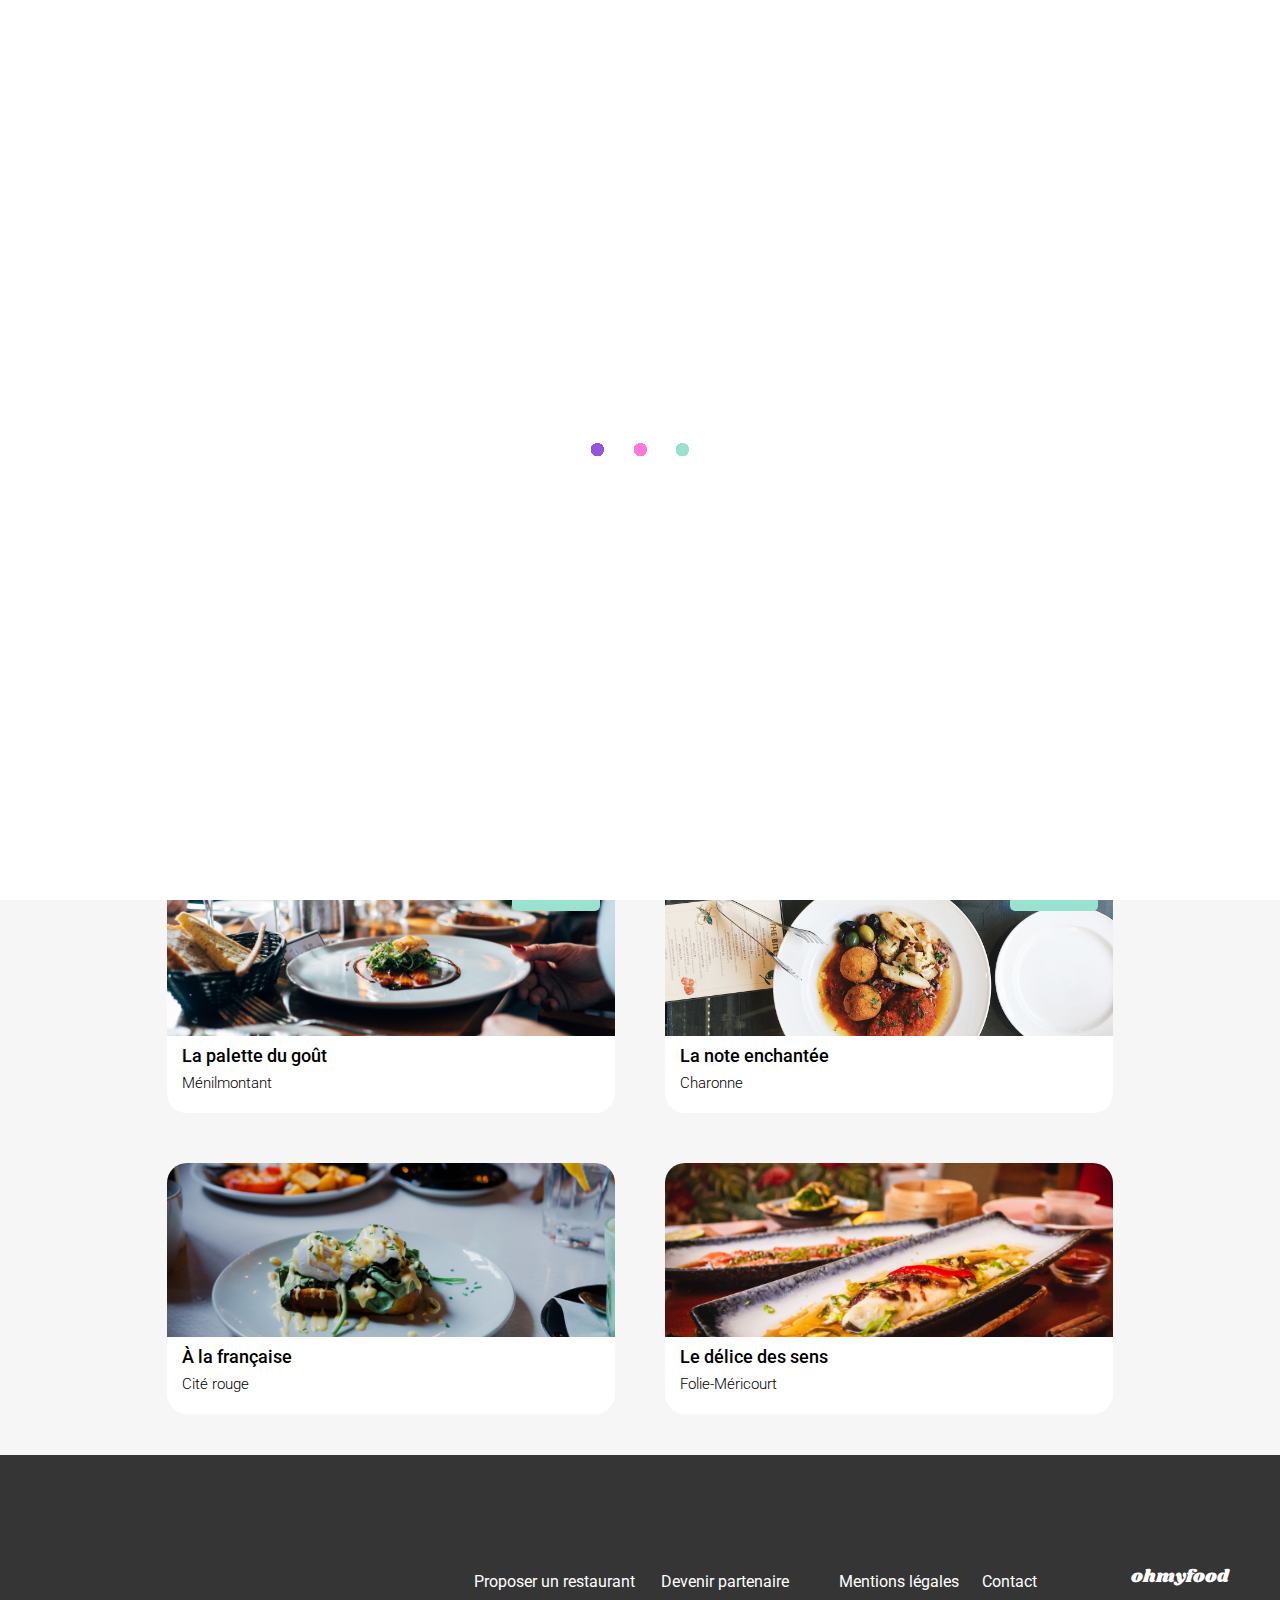
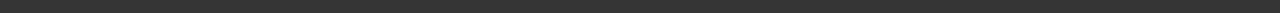
==== commit 690c461d: "correction version desk" ====
--- a/index.html
+++ b/index.html
@@ -32,7 +32,7 @@
             <section class="hero">
                 <h1 class="hero__title"> Réservez le menu qui vous convient</h1>
                 <p class="hero__subtitle">Découvrez des restaurants d’exception, sélectionnés par nos soins.</p>
-                <button class="btn__purple"> Explorer nos restaurants</button>
+                <button class="btn__purple btn-explorer"> Explorer nos restaurants</button>
             </section> 
             <section class="tuto">
                 <h1 class="tuto__title">Fonctionnement</h1>
@@ -40,22 +40,30 @@
                     <div class="tuto__step">
                         <span class="badge badge-purple">1</span>
                         <div class="tuto__content">
-                            <i class="fa-solid fa-mobile-screen-button tuto__icon"></i>
+                            <label class="tuto-icon-label">
+                                <input type="checkbox" class="tuto-checkbox">
+                                <i class="fa-solid fa-mobile-screen-button tuto__icon"></i>
+                            </label>
                             <p class="tuto__text">Choisissez un restaurant</p>
-                        </div>
-                    
+                        </div>      
                     </div>
                     <div class="tuto__step">
                         <span class="badge badge-purple">2</span>
                         <div class="tuto__content">
-                            <i class="fa-solid fa-list-ul tuto__icon"></i>
+                            <label class="tuto-icon-label">
+                                <input type="checkbox" class="tuto-checkbox">
+                                <i class="fa-solid fa-list-ul tuto__icon"></i>
+                            </label>
                             <p class="tuto__text">Composez votre menu</p>
                         </div>
                     </div>
                     <div class="tuto__step">
                         <span class="badge badge-purple">3</span>
                          <div class="tuto__content">
-                             <i class="fa-solid fa-store tuto__icon"></i>
+                            <label class="tuto-icon-label">
+                                <input type="checkbox" class="tuto-checkbox">
+                                <i class="fa-solid fa-store tuto__icon"></i>
+                            </label>
                              <p class="tuto__text">Dégustez au restaurant</p>
                          </div>
                     </div>
@@ -73,9 +81,13 @@
                                 <h2 class="card__title">La palette du goût</h2>
                                 <p class="card__subtitle">Ménilmontant</p>
                             </div>
-                            <button class="btn__like">
-                            <i class="fa-regular fa-heart empty-heart btn__like--nobg"></i>
-                        <i class="fa-solid fa-heart full-heart btn__like--bg"></i></button>
+                            <label class="like-btn">
+                                <input type="checkbox" class="like-checkbox">
+                                <span class="heart-icon">
+                                    <i class="fa-regular fa-heart empty-heart"></i>
+                                    <i class="fa-solid fa-heart fill-heart"></i>
+                                </span>
+                            </label>
                         </div>
                     </div>
                     <div class="card">
@@ -89,9 +101,13 @@
                                 <h2 class="card__title">La note enchantée</h2>
                                 <p class="card__subtitle">Charonne</p>
                             </div>
-                            <button class="btn__like">
-                                <i class="fa-regular fa-heart empty-heart btn__like--nobg"></i>
-                            <i class="fa-solid fa-heart full-heart btn__like--bg"></i></button>
+                            <label class="like-btn">
+                                <input type="checkbox" class="like-checkbox">
+                                <span class="heart-icon">
+                                    <i class="fa-regular fa-heart empty-heart"></i>
+                                    <i class="fa-solid fa-heart fill-heart"></i>
+                                </span>
+                            </label>
                         </div>
                     </div>
                     <div class="card">
@@ -104,9 +120,13 @@
                                 <h2 class="card__title">À la française</h2>
                                 <p class="card__subtitle">Cité rouge</p>
                             </div>
-                            <button class="btn__like">
-                                <i class="fa-regular fa-heart empty-heart btn__like--nobg"></i>
-                            <i class="fa-solid fa-heart full-heart btn__like--bg"></i></button>
+                            <label class="like-btn">
+                                <input type="checkbox" class="like-checkbox">
+                                <span class="heart-icon">
+                                    <i class="fa-regular fa-heart empty-heart"></i>
+                                    <i class="fa-solid fa-heart fill-heart"></i>
+                                </span>
+                            </label>
                         </div>
                     </div>
                     <div class="card">
@@ -119,9 +139,13 @@
                                 <h2 class="card__title">Le délice des sens</h2>
                                 <p class="card__subtitle">Folie-Méricourt</p>
                             </div>
-                            <button class="btn__like">
-                                <i class="fa-regular fa-heart empty-heart btn__like--nobg"></i>
-                            <i class="fa-solid fa-heart full-heart btn__like--bg"></i></button>
+                            <label class="like-btn">
+                                <input type="checkbox" class="like-checkbox">
+                                <span class="heart-icon">
+                                    <i class="fa-regular fa-heart empty-heart"></i>
+                                    <i class="fa-solid fa-heart fill-heart"></i>
+                                </span>
+                            </label>
                         </div>
                     </div>
                 </div>
@@ -143,7 +167,7 @@
                 </div>               
                 <div class="footer__link--text">
                     <a class="footer__link--color" href="#">Mentions légales</a>
-                    <a class="footer__link--color" href="#">Contact</a>
+                    <a class="footer__link--color" href="mailto:contact@ohmyfood.com">Contact</a>
                 </div>
             </div>
         </div>
--- a/css/mobile.css
+++ b/css/mobile.css
@@ -6,11 +6,11 @@
 
 .main-container {
   width: 100%;
-  max-width: 1440px;
-  min-width: 375px;
-}
-
-body {
+  max-width: 1920px;
+  min-width: 320px;
+}
+
+html, body {
   margin: 0;
 }
 
@@ -41,17 +41,6 @@
 @keyframes appear {
   0% {
     transform: scale(0);
-  }
-  100% {
-    transform: scale(1);
-  }
-}
-@keyframes slow-appear {
-  0% {
-    transform: scale(0);
-  }
-  50% {
-    transform: scale(0.5);
   }
   100% {
     transform: scale(1);
@@ -137,7 +126,6 @@
 
 .btn__purple {
   width: 100%;
-  max-width: 186px;
   height: 50px;
   border-radius: 50px;
   background: linear-gradient(#ff79da, #9356DC);
@@ -154,6 +142,10 @@
   box-shadow: 0px 4.01px 15.04px 0px black;
 }
 
+.btn-explorer {
+  max-width: 218px;
+}
+
 /*****SECTION FONCTIONNEMENT******/
 .tuto {
   display: flex;
@@ -193,25 +185,38 @@
   display: flex;
   align-items: center;
   flex-direction: row;
-  gap: 25px;
-  width: 79%;
+  justify-content: center;
+  gap: 15px;
+  width: 100%;
 }
 .tuto__icon {
   color: #7E7E7E;
   font-size: 20px;
+  cursor: pointer;
 }
 .tuto__icon--lieu {
   font-size: 18px;
 }
-.tuto--text {
+.tuto__text {
   font-size: 16px;
   font-weight: 500;
+}
+.tuto .tuto-icon-label {
+  display: inline-block;
+  cursor: pointer;
+  position: relative;
+}
+.tuto .tuto-icon-label .tuto-checkbox {
+  display: none;
+}
+.tuto .tuto-icon-label .tuto-checkbox:checked + .tuto__icon {
+  color: #9356DC;
 }
 
 .badge-purple {
   background-color: #9356DC;
   color: #FFFFFF;
-  width: 26px;
+  max-width: 26px;
   height: 26px;
   right: 96%;
   border-radius: 50px;
@@ -239,7 +244,7 @@
 }
 
 .card {
-  width: 93%;
+  width: 95%;
   height: 251px;
   border-radius: 20px;
   background-color: #FFFFFF;
@@ -263,7 +268,7 @@
   gap: 8px;
   padding-left: 15px;
   padding-top: 5px;
-  width: 79%;
+  width: 100%;
 }
 .card__title {
   font-weight: 500;
@@ -278,29 +283,37 @@
   white-space: nowrap;
 }
 
-.btn__like {
-  background: none;
-  border: none;
+.like-btn {
+  display: inline-block;
+  cursor: pointer;
+  position: relative;
+  right: 13%;
+}
+.like-btn .like-checkbox {
+  display: none; /*cacher la checkbox elle-même*/
+}
+.like-btn .heart-icon {
+  position: relative;
+  display: inline-block;
   font-size: 22px;
-  cursor: pointer;
-  position: relative;
-}
-.btn__like--nobg:active {
-  opacity: 0;
-}
-.btn__like--bg {
+  bottom: -3%;
+}
+.like-btn .heart-icon .empty-heart {
+  opacity: 1; /*le coeur vide est visible par défaut*/
+  position: absolute;
+}
+.like-btn .heart-icon .fill-heart {
+  opacity: 0; /*le coeur rempli est caché par défaut*/
   color: transparent;
   background-image: linear-gradient(#ff79da, #9356DC);
   background-clip: text;
-  -webkit-background-clip: text;
   position: absolute;
-  opacity: 0;
-  bottom: 30%;
-  left: 12%;
-  font-size: 23px;
-}
-.btn__like--bg:active {
-  opacity: 1;
+}
+.like-btn .like-checkbox:checked + .heart-icon .empty-heart {
+  opacity: 0; /*lorsque la checkbox est cochée, le coeur vide disparait*/
+}
+.like-btn .like-checkbox:checked + .heart-icon .fill-heart {
+  opacity: 1; /*lorsque la checkbox est cochée, le coeur rempli devient visble*/
 }
 
 .badge-vert {
@@ -309,10 +322,11 @@
   text-align: center;
   border-radius: 5px;
   color: #008766;
-  width: 80px;
+  max-width: 80px;
   height: 29px;
-  left: 67%;
+  right: 5%;
   top: 5%;
+  font-size: 14px;
 }
 
 /*******MENU******/
@@ -325,10 +339,9 @@
 }
 .header__menu--icon {
   font-size: 17.02px;
-  margin-left: 15px;
   color: black;
   position: absolute;
-  left: 0;
+  left: 3%;
   bottom: 39%;
 }
 .header__menu--logo {
@@ -366,41 +379,16 @@
   font-family: "Shrikhand", sans-serif;
   font-weight: 400;
   font-size: 28px;
-  padding-left: 17px;
-  margin: 0;
-  width: 100%;
-}
-.menu__btn {
-  font-size: 25px;
-  border: none;
-  background: none;
-  cursor: pointer;
-  position: relative;
-  left: -14%;
-}
-
-.menu__like--nobg {
-  position: absolute;
-  top: 20%;
-  left: 25%;
-}
-.menu__like--nobg:active {
-  opacity: 0;
-}
-
-.menu__like--bg {
-  color: transparent;
-  background-image: linear-gradient(#ff79da, #9356DC);
-  background-clip: text;
-  -webkit-background-clip: text; /*élement pour que ce soit adapter à tous les navigateurs*/
-  position: absolute;
-  border: transparent;
-  top: 18%;
-  left: 25%;
-  opacity: 0;
-}
-.menu__like--bg:active {
-  opacity: 1;
+  padding-left: 12px;
+  margin: 0;
+  width: 100%;
+}
+
+.like-menu {
+  right: 11%;
+}
+.like-menu .heart-menu {
+  bottom: 25%;
 }
 
 .submenu {
@@ -444,12 +432,13 @@
   height: 69px;
   width: 93%;
   box-shadow: 0px 4.01px 15.04px 0px rgba(0, 0, 0, 0.1019607843);
+  cursor: pointer;
   overflow: hidden; /*pour cacher tout ce qui dépasse de la card*/
-  animation: appear 1s both;
+  animation: appear 0.3s both;
   position: relative;
 }
 .menuItems__card:active .menuItems__check {
-  right: 0;
+  margin-right: 0;
 }
 .menuItems__card:nth-child(0) {
   animation-delay: 0ms;
@@ -498,41 +487,51 @@
   white-space: nowrap;
   font-size: 18px;
   font-weight: 500;
+  overflow: hidden;
+  text-overflow: ellipsis;
 }
 .menuItems__subtitle {
   margin: 0;
   white-space: nowrap;
   font-size: 15.04px;
   font-weight: 300;
+  overflow: hidden;
+  text-overflow: ellipsis;
 }
 .menuItems__price {
   padding-top: 20px;
+  width: 15%;
+  white-space: nowrap;
+  margin-left: 15%;
 }
 .menuItems__check {
   background-color: #99E2D0;
-  width: 20%;
+  width: 100%;
   height: 100%;
+  max-width: 59px;
   border-radius: 0px 15px 15px 0px;
   transition-duration: 0.5s;
   display: flex;
-  align-items: center;
-  justify-content: center;
+  justify-content: center;
+  align-items: center;
   animation-fill-mode: both;
-  position: absolute;
-  right: -20%;
+  margin-right: -20%;
 }
 .menuItems__icon {
   border-radius: 50%;
   background-color: #99E2D0;
   color: #FFFFFF;
-  transition-duration: 0.5s;
+  transition: 0.3s;
   font-size: 20px;
 }
 
-.cmd__btn {
+.commander {
   display: flex;
   justify-content: center;
   margin-top: 70px;
+}
+.commander .btn-cmd {
+  max-width: 186px;
 }
 
 /*badge*/
@@ -541,6 +540,7 @@
   display: flex;
   align-items: center;
   justify-content: center;
+  width: 100%;
 }
 
 /*footer*/
--- a/css/desktop.css
+++ b/css/desktop.css
@@ -1,4 +1,4 @@
-@media (min-width: 768px) and (max-width: 1440px) {
+@media (min-width: 768px) and (max-width: 1920px) {
   .main-container {
     height: 1395px;
   }
@@ -10,34 +10,15 @@
     flex-direction: column;
     align-items: center;
   }
-  .header {
-    width: 100%;
-  }
-  .header__logo {
-    width: 86%;
-    height: 36px;
-    padding-top: 14px;
-  }
-  .header__icon {
-    display: flex;
-    flex-direction: row;
-    justify-content: center;
-    align-items: center;
-    gap: 17px;
-    background-color: #EAEAEA;
-    width: 100%;
-    box-shadow: 0px 4px 4px 0px rgba(0, 0, 0, 0.2509803922);
-  }
   .hero {
     width: 100%;
   }
   .hero__title {
     font-size: 40px;
   }
-  .btn__purple {
-    width: 100%;
-    height: 55px;
-    max-width: 218px;
+  .btn__purple:hover {
+    background-color: #FFFFFF;
+    box-shadow: 0px 4.01px 15.04px 0px black;
   }
   .tuto {
     height: 268px;
@@ -55,6 +36,16 @@
   }
   .tuto__step {
     width: 23%;
+  }
+  .tuto__content {
+    width: 80%;
+  }
+  .tuto__icon:hover {
+    color: #9356DC;
+  }
+  .badge-purple {
+    max-width: 24px;
+    height: 24px;
   }
   .restaurants {
     margin-top: 0;
@@ -75,18 +66,10 @@
     width: 35%;
   }
   .card__content {
-    width: 100%;
-    max-width: 490px;
-    gap: 0;
+    width: 95%;
   }
   .card__description {
     width: 100%;
-  }
-  .btn__like--nobg:hover {
-    opacity: 0;
-  }
-  .btn__like--bg:hover {
-    opacity: 1;
   }
   .badge-vert {
     width: 16%;
@@ -119,13 +102,13 @@
     justify-content: center;
     padding: 0;
   }
-  .menu__btn {
-    left: 0;
+  .like-btn {
+    right: 5%;
   }
-  .menu__like--nobg:hover {
+  .like-btn .empty-heart:hover {
     opacity: 0;
   }
-  .menu__like--bg:hover {
+  .like-btn .fill-heart:hover {
     opacity: 1;
   }
   .submenu {
@@ -144,30 +127,33 @@
     max-width: 634px;
   }
   .menuItems__card:hover .menuItems__check {
-    right: 0;
-  }
-  .btn__purple:hover {
-    background-color: #FFFFFF;
-    box-shadow: 0px 4.01px 15.04px 0px black;
+    margin-right: 0;
   }
   .menuItems__content {
     width: 90%;
   }
+  .menuItems__price {
+    width: 5%;
+    margin-left: 5%;
+  }
   .menuItems__check {
-    right: -20%;
-    width: 10%;
+    margin-right: -10%;
+  }
+  .commander {
+    width: 100%;
+    margin-top: 20px;
   }
   .footer {
     height: 114px;
     display: flex;
     flex-direction: row-reverse;
     width: 100%;
-    max-width: 1390px;
-    padding: 30px 25px 30px 25px;
+    max-width: 1920px;
+    padding: 22px 0 22px 0;
   }
   .footer__content {
     display: flex;
-    width: 100%;
+    width: 76%;
     max-width: 765px;
     margin-right: 4%;
     flex-direction: row-reverse;
